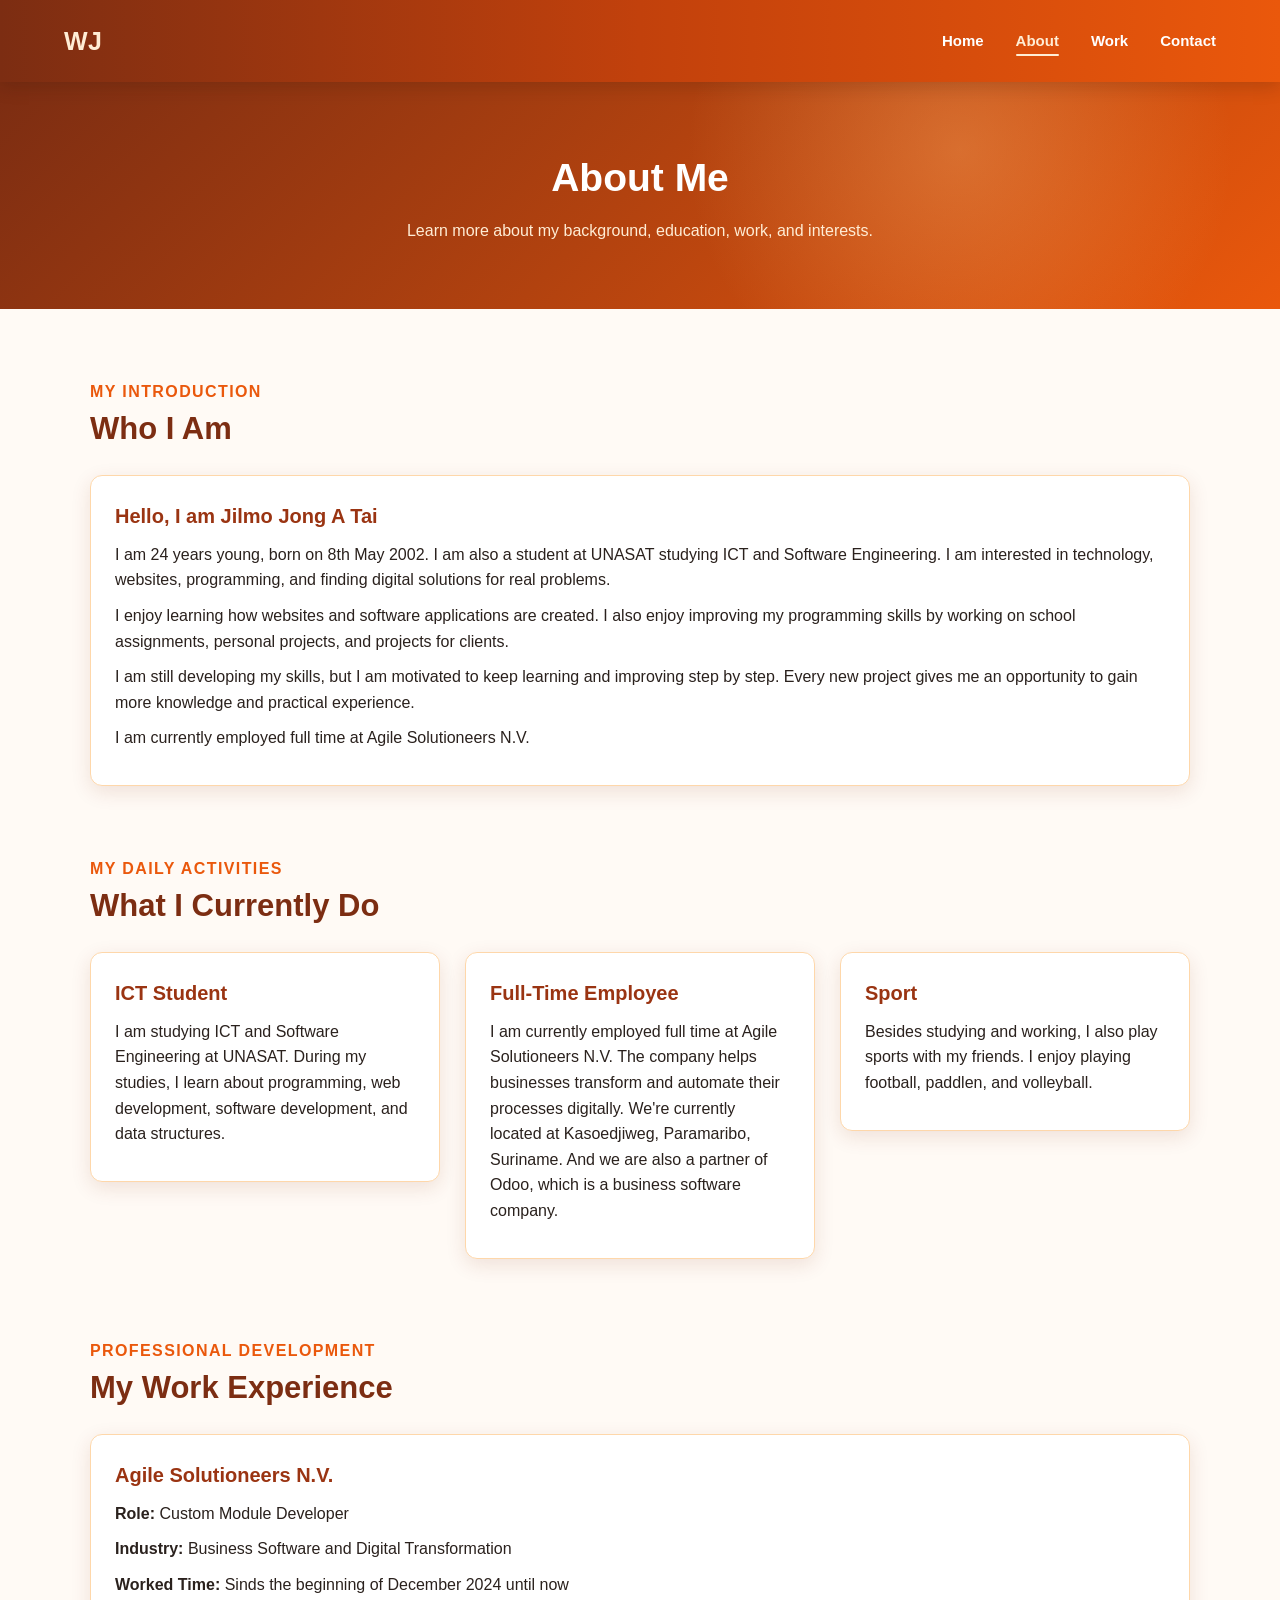
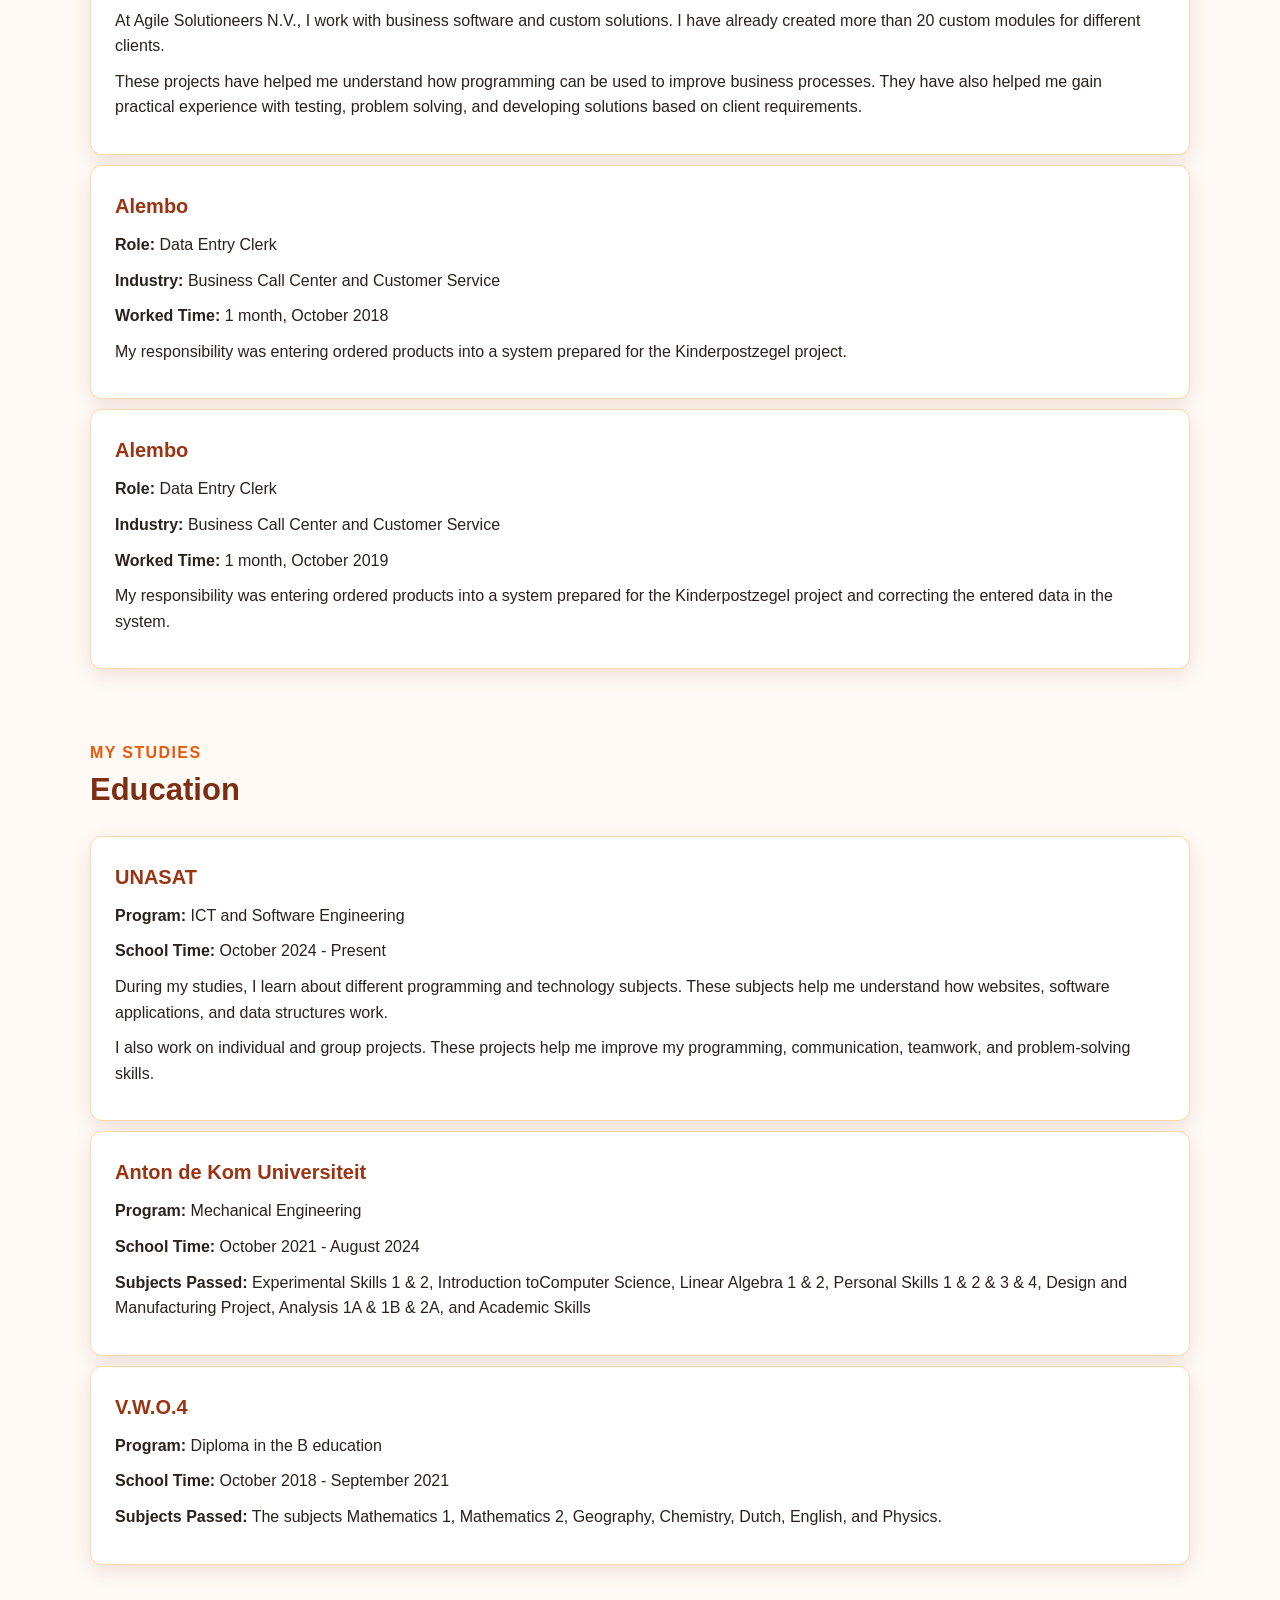
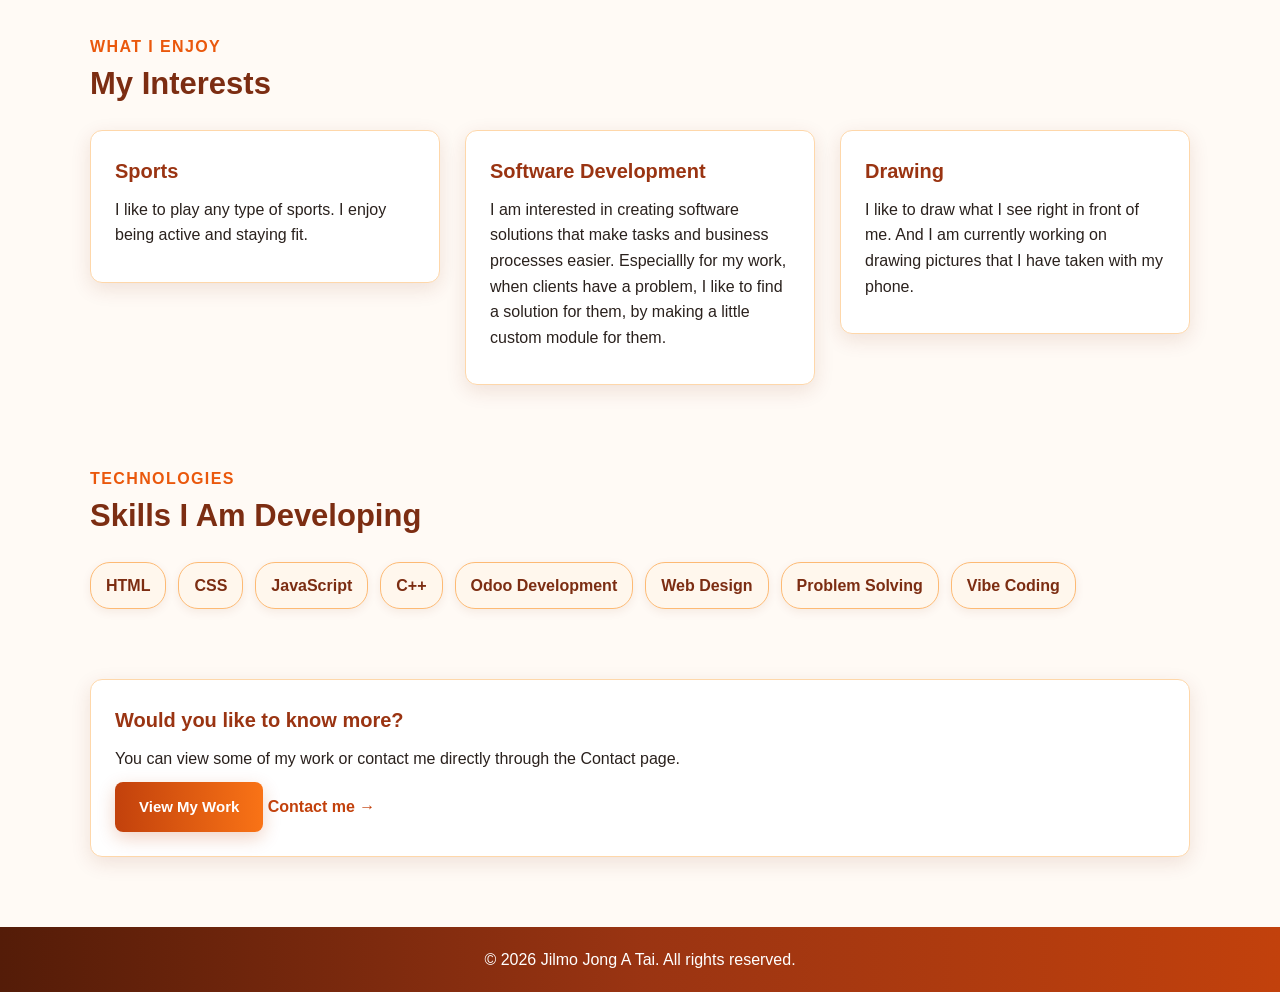
==== about.html @ c5c6ea4e "Portfoilio toegevoegd" ====
<!DOCTYPE html>
<html lang="en">
<head>
  <meta charset="UTF-8">

  <!-- Makes the website responsive on phones and tablets -->
  <meta name="viewport" content="width=device-width, initial-scale=1.0">

  <title>My Portfolio | About</title>

  <!-- Main CSS file -->
  <link rel="stylesheet" href="css/style.css">
</head>
<body>

  <!-- ============================= -->
  <!-- Header and navigation section -->
  <!-- ============================= -->
  <header>
    <nav class="navbar">

      <!-- Portfolio logo -->
      <h2 class="logo">
        <span>WJ</span>
      </h2>

      <!-- Mobile menu button -->
      <button
        class="menu-btn"
        onclick="toggleMenu()"
        aria-label="Open navigation menu"
      >
        ☰
      </button>

      <!-- Navigation links -->
      <ul id="navLinks">
        <li>
          <a href="index.html">Home</a>
        </li>

        <li>
          <a href="about.html" class="active">About</a>
        </li>

        <li>
          <a href="work.html">Work</a>
        </li>

        <li>
          <a href="contact.html">Contact</a>
        </li>
      </ul>

    </nav>
  </header>

  <main>

    <!-- ================== -->
    <!-- About page heading -->
    <!-- ================== -->
    <section class="page-title">
      <h1>About Me</h1>

      <p>
        Learn more about my background, education, work, and interests.
      </p>
    </section>

    <!-- ================= -->
    <!-- Who I am section -->
    <!-- ================= -->
    <section class="section">

      <div class="section-heading">
        <p class="section-small-title">My Introduction</p>
        <h2>Who I Am</h2>
      </div>

      <div class="card">
        <h3>Hello, I am Jilmo Jong A Tai</h3>

        <p>
          I am 24 years young, born on 8th May 2002. I am also a student at UNASAT studying ICT and Software Engineering.
          I am interested in technology, websites, programming, and finding
          digital solutions for real problems.
        </p>

        <p>
          I enjoy learning how websites and software applications are created.
          I also enjoy improving my programming skills by working on school
          assignments, personal projects, and projects for clients.
        </p>

        <p>
          I am still developing my skills, but I am motivated to keep learning
          and improving step by step. Every new project gives me an opportunity
          to gain more knowledge and practical experience.
        </p>

        <p>
          I am currently employed full time at Agile Solutioneers N.V.
        </p>
      </div>

    </section>

    <!-- ========================== -->
    <!-- What I currently do section -->
    <!-- ========================== -->
    <section class="section">

      <div class="section-heading">
        <p class="section-small-title">My Daily Activities</p>
        <h2>What I Currently Do</h2>
      </div>

      <div class="grid">

        <!-- Student card -->
        <div class="card">
          <h3>ICT Student</h3>

          <p>
            I am studying ICT and Software Engineering at UNASAT. During
            my studies, I learn about programming, web development,
            software development, and data structures.
          </p>
        </div>

        <!-- Work card -->
        <div class="card">
          <h3>Full-Time Employee</h3>

          <p>
            I am currently employed full time at Agile Solutioneers N.V.
            The company helps businesses transform and automate their
            processes digitally. We're currently located at Kasoedjiweg, Paramaribo, Suriname.
            And we are also a partner of Odoo, which is a business software company.
          </p>
        </div>

        <!-- Business card -->
        <div class="card">
          <h3>Sport</h3>

          <p>
            Besides studying and working, I also play sports with my friends.
            I enjoy playing football, paddlen, and volleyball.
          </p>
        </div>

      </div>

    </section>

    <!-- ====================== -->
    <!-- Work experience section -->
    <!-- ====================== -->
    <section class="section">

      <div class="section-heading">
        <p class="section-small-title">Professional Development</p>
        <h2>My Work Experience</h2>
      </div>

      <div class="card">
        <h3>Agile Solutioneers N.V.</h3>

        <p>
          <strong>Role:</strong>
          Custom Module Developer
        </p>

        <p>
          <strong>Industry:</strong>
          Business Software and Digital Transformation
        </p>

        <p>
          <strong>Worked Time:</strong>
          Sinds the beginning of December 2024 until now
        </p>

        <p>
          At Agile Solutioneers N.V., I work with business software and
          custom solutions. I have already created more than 20 custom
          modules for different clients.
        </p>

        <p>
          These projects have helped me understand how programming can be
          used to improve business processes. They have also helped me gain
          practical experience with testing, problem solving, and developing
          solutions based on client requirements.
        </p>
      </div>

      <div class="card">
        <h3>Alembo</h3>

        <p>
          <strong>Role:</strong>
          Data Entry Clerk
        </p>

        <p>
          <strong>Industry:</strong>
          Business Call Center and Customer Service
        </p>

        <p>
          <strong>Worked Time:</strong>
          1 month, October 2018
        </p>

        <p>
          My responsibility was entering ordered products into a system 
          prepared for the Kinderpostzegel project.
        </p>
      </div>

      <div class="card">
        <h3>Alembo</h3>

        <p>
          <strong>Role:</strong>
          Data Entry Clerk
        </p>

        <p>
          <strong>Industry:</strong>
          Business Call Center and Customer Service
        </p>

        <p>
          <strong>Worked Time:</strong>
          1 month, October 2019
        </p>

        <p>
          My responsibility was entering ordered products into a system 
          prepared for the Kinderpostzegel project and correcting the entered 
          data in the system.
        </p>
      </div>

    </section>

    <!-- ================= -->
    <!-- Education section -->
    <!-- ================= -->
    <section class="section">

      <div class="section-heading">
        <p class="section-small-title">My Studies</p>
        <h2>Education</h2>
      </div>

      <div class="card">
        <h3>UNASAT</h3>

        <p>
          <strong>Program:</strong>
          ICT and Software Engineering
        </p>

        <p>
          <strong>School Time:</strong>
          October 2024 - Present
        </p>

        <p>
          During my studies, I learn about different programming and
          technology subjects. These subjects help me understand how
          websites, software applications, and data structures work.
        </p>

        <p>
          I also work on individual and group projects. These projects
          help me improve my programming, communication, teamwork, and
          problem-solving skills.
        </p>
      </div>

      <div class="card">
        <h3>Anton de Kom Universiteit</h3>

        <p>
          <strong>Program:</strong>
          Mechanical Engineering
        </p>

        <p>
          <strong>School Time:</strong>
          October 2021 - August 2024
        </p>

        <p>
          <strong>Subjects Passed:</strong>
          Experimental Skills 1 & 2, Introduction toComputer Science, Linear 
          Algebra 1 & 2, Personal Skills 1 & 2 & 3 & 4, Design and Manufacturing
          Project, Analysis 1A & 1B & 2A,
          and Academic Skills
        </p>
      </div>

      <div class="card">
        <h3>V.W.O.4</h3>

        <p>
          <strong>Program:</strong>
          Diploma in the B education
        </p>

        <p>
          <strong>School Time:</strong>
          October 2018 - September 2021
        </p>

        <p>
          <strong>Subjects Passed:</strong>
          The subjects Mathematics 1, Mathematics 2, Geography, Chemistry, Dutch, 
          English, and Physics.
        </p>
      </div>

    </section>

    <!-- ================= -->
    <!-- Interests section -->
    <!-- ================= -->
    <section class="section">

      <div class="section-heading">
        <p class="section-small-title">What I Enjoy</p>
        <h2>My Interests</h2>
      </div>

      <div class="grid">

        <div class="card">
          <h3>Sports</h3>

          <p>
            I like to play any type of sports. I enjoy being active and staying fit.
          </p>
        </div>

        <div class="card">
          <h3>Software Development</h3>

          <p>
            I am interested in creating software solutions that make
            tasks and business processes easier. Especiallly for my work, when clients
            have a problem, I like to find a solution for them, by making a little custom
            module for them. 
          </p>
        </div>

        <div class="card">
          <h3>Drawing</h3>

          <p>
            I like to draw what I see right in front of me. And I am currently working
            on drawing pictures that I have taken with my phone.
          </p>
        </div>

      </div>

    </section>

    <!-- ============== -->
    <!-- Skills section -->
    <!-- ============== -->
    <section class="section">

      <div class="section-heading">
        <p class="section-small-title">Technologies</p>
        <h2>Skills I Am Developing</h2>
      </div>

      <div class="skills">
        <span>HTML</span>
        <span>CSS</span>
        <span>JavaScript</span>
        <span>C++</span>
        <span>Odoo Development</span>
        <span>Web Design</span>
        <span>Problem Solving</span>
        <span>Vibe Coding</span>
      </div>

    </section>

    <!-- ======================= -->
    <!-- Contact button section -->
    <!-- ======================= -->
    <section class="section">

      <div class="card">
        <h3>Would you like to know more?</h3>

        <p>
          You can view some of my work or contact me directly through
          the Contact page.
        </p>

        <a href="work.html" class="btn">View My Work</a>

        <a href="contact.html" class="small-link">
          Contact me →
        </a>
      </div>

    </section>

  </main>

  <!-- ============== -->
  <!-- Footer section -->
  <!-- ============== -->
  <footer>
    <p>&copy; 2026 Jilmo Jong A Tai. All rights reserved.</p>
  </footer>

  <!-- Main JavaScript file -->
  <script src="js/script.js"></script>

</body>
</html>
---- css/style.css ----
/* ============================================== */
/* GENERAL STYLES USED BY EVERY HTML PAGE         */
/* ============================================== */

/* Removes the default spacing added by the browser */
* {
  margin: 0;
  padding: 0;
  box-sizing: border-box;
}

/* Makes links to sections scroll smoothly */
html {
  scroll-behavior: smooth;
}

/* General design of the website */
body {
  min-height: 100vh;
  display: flex;
  flex-direction: column;
  font-family: Arial, Helvetica, sans-serif;
  background-color: #fffaf5;
  color: #2a211d;
  line-height: 1.6;
  overflow-x: hidden;
}

/*
  Makes the main content fill the available space.
  This keeps the footer at the bottom of short pages.
*/
main {
  flex: 1;
}

/* Makes all images responsive */
img {
  max-width: 100%;
}

/* ============================================== */
/* HEADER AND NAVIGATION FOR EVERY HTML PAGE      */
/* ============================================== */

header {
  position: relative;
  z-index: 1000;
  background: linear-gradient(90deg, #7c2d12, #c2410c, #ea580c);
  color: white;
  box-shadow: 0 4px 18px rgba(43, 20, 10, 0.20);
}

/* Centers the navigation and gives it a maximum width */
.navbar {
  width: 90%;
  max-width: 1180px;
  min-height: 82px;
  margin: auto;
  display: flex;
  justify-content: space-between;
  align-items: center;
  gap: 25px;
}

/* Portfolio logo */
.logo {
  color: white;
  font-size: 25px;
  letter-spacing: 0.5px;
  white-space: nowrap;
}

/* Orange-white brackets inside the logo */
.logo span {
  color: #ffedd5;
}

/* Profile image used in the old navigation on other pages */
.profile-image-box {
  width: 62px;
  height: 62px;
  padding: 3px;
  border-radius: 50%;
  background: linear-gradient(135deg, #fff7ed, #fdba74, #9a3412);
  box-shadow: 0 4px 14px rgba(0, 0, 0, 0.28);
  overflow: hidden;
  flex-shrink: 0;
}

/* Image inside the navigation profile box */
.profile-image-box img {
  width: 100%;
  height: 100%;
  display: block;
  object-fit: cover;
  object-position: center;
  border-radius: 50%;
}

/* Navigation list */
.navbar ul {
  list-style: none;
  display: flex;
  align-items: center;
  gap: 32px;
  margin-left: auto;
}

/* Navigation links */
.navbar a {
  position: relative;
  color: white;
  font-size: 15px;
  font-weight: bold;
  text-decoration: none;
  padding: 9px 0;
  transition: color 0.3s ease;
}

/* Small line under navigation links */
.navbar a::after {
  content: "";
  position: absolute;
  left: 0;
  bottom: 2px;
  width: 0;
  height: 2px;
  border-radius: 5px;
  background-color: #ffedd5;
  transition: width 0.3s ease;
}

/* Navigation hover and active page */
.navbar a:hover,
.navbar a.active {
  color: #ffedd5;
}

/* Shows the line under the hovered or active link */
.navbar a:hover::after,
.navbar a.active::after {
  width: 100%;
}

/* Mobile navigation button */
.menu-btn {
  display: none;
  background: none;
  color: white;
  border: none;
  font-size: 29px;
  cursor: pointer;
}

/* ============================================== */
/* BUTTONS USED THROUGHOUT THE WEBSITE            */
/* ============================================== */

.btn {
  display: inline-block;
  padding: 13px 24px;
  border: none;
  border-radius: 8px;
  background: linear-gradient(90deg, #c2410c, #f97316);
  color: white;
  font-size: 15px;
  font-weight: bold;
  text-decoration: none;
  cursor: pointer;
  box-shadow: 0 6px 18px rgba(194, 65, 12, 0.24);
  transition:
    transform 0.3s ease,
    box-shadow 0.3s ease,
    background-color 0.3s ease;
}

/* Button hover effect */
.btn:hover {
  transform: translateY(-3px);
  box-shadow: 0 10px 24px rgba(194, 65, 12, 0.32);
}

/* ============================================== */
/* INDEX.HTML - MAIN HERO SECTION                 */
/* ============================================== */

.hero {
  position: relative;
  min-height: 620px;
  display: flex;
  align-items: center;
  background:
    radial-gradient(
      circle at 15% 30%,
      rgba(249, 115, 22, 0.20),
      transparent 30%
    ),
    linear-gradient(135deg, #1b100b, #2d160d);
  overflow: hidden;
}

/* Creates the diagonal light-colored area */
.hero::after {
  content: "";
  position: absolute;
  top: 0;
  right: 0;
  width: 53%;
  height: 100%;
  background:
    radial-gradient(
      circle at 60% 40%,
      rgba(251, 146, 60, 0.20),
      transparent 42%
    ),
    linear-gradient(135deg, #fffaf5, #ffedd5);
  clip-path: polygon(30% 0, 100% 0, 100% 100%, 0 100%);
}

/* Orange line along the diagonal shape */
.hero::before {
  content: "";
  position: absolute;
  z-index: 2;
  top: -10%;
  left: 51%;
  width: 3px;
  height: 125%;
  background: linear-gradient(
    to bottom,
    transparent,
    #f97316,
    #fdba74,
    transparent
  );
  transform: rotate(28deg);
  transform-origin: top;
  opacity: 0.85;
}

/* Keeps the hero content centered */
.hero-content {
  position: relative;
  z-index: 3;
  width: 90%;
  max-width: 1180px;
  min-height: 620px;
  margin: auto;
  display: grid;
  grid-template-columns: 1.1fr 0.9fr;
  align-items: center;
  gap: 60px;
  padding: 70px 0 90px;
}

/* Left side of the hero */
.hero-text {
  max-width: 650px;
  color: white;
  animation: moveUp 0.8s ease;
}

/* Small title above the main heading */
.hero-small-title {
  display: inline-block;
  margin-bottom: 18px;
  padding: 7px 13px;
  border: 1px solid rgba(253, 186, 116, 0.50);
  border-radius: 20px;
  background-color: rgba(249, 115, 22, 0.13);
  color: #fdba74;
  font-size: 13px;
  font-weight: bold;
  letter-spacing: 1.2px;
  text-transform: uppercase;
}

/* Main hero heading */
.hero h1 {
  margin-bottom: 22px;
  font-size: 52px;
  line-height: 1.12;
}

/* Places the name on a new line */
.hero h1 span {
  display: block;
  color: #fb923c;
}

/* Hero introduction text */
.hero-description {
  max-width: 600px;
  margin-bottom: 30px;
  color: #f4e8e1;
  font-size: 18px;
}

/* Holds the two hero buttons */
.hero-buttons {
  display: flex;
  flex-wrap: wrap;
  gap: 15px;
  margin-bottom: 32px;
}

/* Main orange hero button */
.hero-main-btn {
  background: linear-gradient(90deg, #c2410c, #f97316);
  color: white;
}

/* Second hero button */
.hero-second-btn {
  background: transparent;
  color: white;
  border: 1px solid rgba(255, 255, 255, 0.55);
  box-shadow: none;
}

/* Hover effect for the second hero button */
.hero-second-btn:hover {
  background-color: white;
  color: #9a3412;
}

/* Small skill labels under the hero buttons */
.hero-skills {
  display: flex;
  flex-wrap: wrap;
  gap: 10px;
}

/* Individual skill label */
.hero-skills span {
  padding: 7px 12px;
  border-radius: 6px;
  background-color: rgba(255, 255, 255, 0.09);
  color: #ffedd5;
  border: 1px solid rgba(255, 255, 255, 0.13);
  font-size: 13px;
  font-weight: bold;
  transition:
    background-color 0.3s ease,
    transform 0.3s ease;
}

/* Skill label hover effect */
.hero-skills span:hover {
  background-color: rgba(249, 115, 22, 0.30);
  transform: translateY(-2px);
}

/* ============================================== */
/* INDEX.HTML - HERO PROFILE IMAGE                */
/* ============================================== */

.hero-image-area {
  position: relative;
  min-height: 440px;
  display: flex;
  justify-content: center;
  align-items: center;
  animation: fadeIn 1s ease;
}

/* Large orange shape behind the profile picture */
.hero-image-area::before {
  content: "";
  position: absolute;
  width: 385px;
  height: 385px;
  border-radius: 48% 52% 60% 40% / 45% 44% 56% 55%;
  background: linear-gradient(135deg, #ea580c, #fb923c);
  box-shadow: 0 24px 60px rgba(124, 45, 18, 0.28);
  transform: rotate(-8deg);
}

/* Main profile image container */
.hero-image-box {
  position: relative;
  z-index: 3;
  width: 330px;
  height: 390px;
  padding: 8px;
  border-radius: 45% 45% 35px 35px;
  background-color: white;
  box-shadow: 0 22px 55px rgba(72, 31, 10, 0.28);
  overflow: hidden;
}

/* Main profile image */
.hero-image-box img {
  width: 100%;
  height: 100%;
  display: block;
  border-radius: 44% 44% 28px 28px;
  object-fit: cover;
  object-position: center 25%;
}

/* General style for the decoration circles */
.decoration-circle {
  position: absolute;
  z-index: 1;
  border-radius: 50%;
  border: 2px solid rgba(194, 65, 12, 0.22);
}

/* First decoration circle */
.circle-one {
  top: 18px;
  right: 20px;
  width: 95px;
  height: 95px;
}

/* Second decoration circle */
.circle-two {
  left: 15px;
  bottom: 52px;
  width: 58px;
  height: 58px;
  background-color: rgba(249, 115, 22, 0.15);
}

/* Third decoration circle */
.circle-three {
  top: 90px;
  left: 28px;
  width: 22px;
  height: 22px;
  background-color: #f97316;
  border: none;
}

/* Small information card next to the image */
.hero-info-card {
  position: absolute;
  z-index: 5;
  right: -15px;
  bottom: 22px;
  display: flex;
  align-items: center;
  gap: 11px;
  width: 230px;
  padding: 14px 16px;
  border: 1px solid #fed7aa;
  border-radius: 10px;
  background-color: rgba(255, 255, 255, 0.96);
  color: #431b0b;
  box-shadow: 0 12px 30px rgba(67, 27, 11, 0.16);
}

/* Green status circle */
.status-dot {
  width: 11px;
  height: 11px;
  border-radius: 50%;
  background-color: #22c55e;
  box-shadow: 0 0 0 5px rgba(34, 197, 94, 0.14);
  flex-shrink: 0;
}

/* Small text in the information card */
.hero-info-card p {
  margin-top: 1px;
  color: #7c5a49;
  font-size: 12px;
}

/* Scroll-down link at the bottom of the hero */
.scroll-down {
  position: absolute;
  z-index: 6;
  left: 50%;
  bottom: 19px;
  display: flex;
  flex-direction: column;
  align-items: center;
  color: #9a3412;
  font-size: 11px;
  font-weight: bold;
  letter-spacing: 1px;
  text-decoration: none;
  text-transform: uppercase;
  transform: translateX(-50%);
}

/* Arrow inside the scroll-down link */
.scroll-arrow {
  margin-top: 2px;
  font-size: 22px;
  animation: arrowMove 1.5s infinite;
}

/* ============================================== */
/* SHARED CONTENT SECTIONS FOR ALL HTML PAGES     */
/* ============================================== */

.section {
  width: 90%;
  max-width: 1100px;
  margin: 70px auto;
}

/* General section heading */
.section-heading {
  margin-bottom: 28px;
}

/* Small orange title above section headings */
.section-small-title {
  margin-bottom: 5px;
  color: #ea580c;
  font-size: 13px;
  font-weight: bold;
  letter-spacing: 1.4px;
  text-transform: uppercase;
}

/* General heading used inside a section */
.section h2 {
  margin-bottom: 18px;
  color: #7c2d12;
  font-size: 31px;
  line-height: 1.2;
}

/* General paragraph used inside a section */
.section p {
  font-size: 16px;
}

/* Adds spacing between paragraphs on content pages */
.section > p + p {
  margin-top: 16px;
}

/* General white card used on the About and Work pages */
.card {
  margin-bottom: 10px;
  padding: 24px;
  border: 1px solid #fed7aa;
  border-radius: 12px;
  background-color: white;
  box-shadow: 0 6px 20px rgba(124, 45, 18, 0.12);
  transition:
    transform 0.3s ease,
    box-shadow 0.3s ease;
}

/* General card hover effect */
.card:hover {
  transform: translateY(-5px);
  box-shadow: 0 12px 30px rgba(124, 45, 18, 0.18);
}

/* General card heading */
.card h3 {
  margin-bottom: 10px;
  color: #9a3412;
  font-size: 20px;
}

/* General paragraph spacing inside cards */
.card p {
  margin-bottom: 10px;
}

/* General orange text link */
.small-link {
  color: #c2410c;
  font-weight: bold;
  text-decoration: none;
  transition: color 0.3s ease;
}

/* Orange text link hover effect */
.small-link:hover {
  color: #7c2d12;
  text-decoration: underline;
}

/* ============================================== */
/* INDEX.HTML - CURRENT ROLE SECTION              */
/* ============================================== */

.home-introduction {
  padding-top: 5px;
}

/* Large current-role card */
.current-role-card {
  position: relative;
  display: grid;
  grid-template-columns: 110px 1fr;
  gap: 28px;
  padding: 38px;
  border: 1px solid #fed7aa;
  border-radius: 18px;
  background:
    linear-gradient(
      135deg,
      rgba(255, 247, 237, 0.95),
      rgba(255, 255, 255, 0.98)
    );
  box-shadow: 0 12px 35px rgba(124, 45, 18, 0.11);
  overflow: hidden;
}

/* Decorative color at the top of the role card */
.current-role-card::before {
  content: "";
  position: absolute;
  top: 0;
  left: 0;
  width: 100%;
  height: 5px;
  background: linear-gradient(90deg, #9a3412, #f97316, #fdba74);
}

/* Large number inside the role card */
.role-number {
  color: #fdba74;
  font-size: 63px;
  font-weight: bold;
  line-height: 1;
}

/* Current-role heading */
.role-content h3 {
  margin-bottom: 12px;
  color: #7c2d12;
  font-size: 24px;
}

/* Current-role paragraphs */
.role-content p {
  margin-bottom: 14px;
  color: #5c463b;
}

/* ============================================== */
/* INDEX.HTML - RECENT EXPERIENCE SECTION         */
/* ============================================== */

.experience-card {
  display: grid;
  grid-template-columns: 105px 1fr;
  align-items: center;
  gap: 30px;
  padding: 38px;
  border-radius: 18px;
  background: linear-gradient(135deg, #34170c, #7c2d12);
  color: white;
  box-shadow: 0 16px 38px rgba(68, 26, 9, 0.20);
}

/* Code symbol inside the experience card */
.experience-icon {
  width: 90px;
  height: 90px;
  display: flex;
  justify-content: center;
  align-items: center;
  border: 1px solid rgba(255, 255, 255, 0.15);
  border-radius: 20px;
  background: linear-gradient(135deg, #ea580c, #fb923c);
  color: white;
  font-size: 25px;
  font-weight: bold;
  box-shadow: 0 10px 28px rgba(20, 8, 3, 0.24);
}

/* Company name */
.experience-company {
  margin-bottom: 4px;
  color: #fdba74;
  font-size: 13px;
  font-weight: bold;
  letter-spacing: 1.2px;
  text-transform: uppercase;
}

/* Experience heading */
.experience-content h3 {
  margin-bottom: 10px;
  font-size: 24px;
}

/* Experience paragraph */
.experience-content > p:last-of-type {
  color: #f5e8e1;
}

/* Holds the small experience labels */
.experience-details {
  display: flex;
  flex-wrap: wrap;
  gap: 10px;
  margin-top: 20px;
}

/* Individual experience label */
.experience-details span {
  padding: 7px 11px;
  border: 1px solid rgba(255, 255, 255, 0.13);
  border-radius: 20px;
  background-color: rgba(255, 255, 255, 0.08);
  color: #ffedd5;
  font-size: 12px;
  font-weight: bold;
}

/* ============================================== */
/* INDEX.HTML - RECENT PROJECTS SECTION           */
/* ============================================== */

/* Places the Recent Projects title and link next to each other */
.project-heading {
  display: flex;
  justify-content: space-between;
  align-items: end;
  gap: 20px;
}

/* View all projects link */
.view-all-link {
  margin-bottom: 18px;
  color: #c2410c;
  font-weight: bold;
  text-decoration: none;
}

/* View all projects link hover effect */
.view-all-link:hover {
  color: #7c2d12;
  text-decoration: underline;
}

/* Holds both project rows */
.home-project-list {
  display: flex;
  flex-direction: column;
  gap: 32px;
}

/* One complete project row */
.home-project-row {
  display: grid;
  grid-template-columns: 1fr 1fr;
  min-height: 350px;
  border: 1px solid #fed7aa;
  border-radius: 18px;
  background-color: white;
  box-shadow: 0 10px 28px rgba(124, 45, 18, 0.12);
  overflow: hidden;
  transition:
    transform 0.3s ease,
    box-shadow 0.3s ease;
}

/* Moves the project slightly upward when the mouse is over it */
.home-project-row:hover {
  transform: translateY(-6px);
  box-shadow: 0 17px 38px rgba(124, 45, 18, 0.18);
}

/* Text area inside a project */
.project-content {
  position: relative;
  padding: 38px;
}

/* Orange line on the side of the project text */
.project-content::before {
  content: "";
  position: absolute;
  top: 38px;
  left: 0;
  width: 5px;
  height: 75px;
  border-radius: 0 5px 5px 0;
  background: linear-gradient(to bottom, #c2410c, #fb923c);
}

/* Top area containing the number and project type */
.project-top {
  display: flex;
  justify-content: space-between;
  align-items: center;
  gap: 15px;
  margin-bottom: 20px;
}

/* Large project number */
.project-number {
  color: #fdba74;
  font-size: 30px;
  font-weight: bold;
}

/* Small project type label */
.project-type {
  padding: 6px 11px;
  border-radius: 15px;
  background-color: #fff7ed;
  color: #c2410c;
  font-size: 12px;
  font-weight: bold;
}

/* Project heading */
.project-content h3 {
  margin-bottom: 14px;
  color: #7c2d12;
  font-size: 24px;
}

/* Project paragraphs */
.project-content p {
  margin-bottom: 13px;
  color: #604a3f;
}

/* Holds the small project technology labels */
.project-tags {
  display: flex;
  flex-wrap: wrap;
  gap: 8px;
  margin-top: 21px;
}

/* Individual project technology label */
.project-tags span {
  padding: 6px 10px;
  border: 1px solid #fdba74;
  border-radius: 5px;
  background-color: #fffaf5;
  color: #9a3412;
  font-size: 12px;
  font-weight: bold;
}

/* Project image container */
.project-image {
  min-height: 350px;
  background-color: #431b0b;
  overflow: hidden;
}

/* Image inside the project image container */
.project-image img {
  width: 100%;
  height: 100%;
  min-height: 350px;
  display: block;
  object-fit: cover;
  object-position: center;
  transition: transform 0.5s ease;
}

/* Slightly enlarges the image when the project is hovered */
.home-project-row:hover .project-image img {
  transform: scale(1.04);
}

/*
  Adjusts the position of the second image.
  This helps keep the people and project table visible.
*/
.second-project-image img {
  object-position: center 55%;
}

/* ============================================== */
/* TABLET DESIGN FOR RECENT PROJECTS              */
/* ============================================== */

@media screen and (max-width: 800px) {

  /* Changes every project to one column */
  .home-project-row {
    grid-template-columns: 1fr;
  }

  /*
    On smaller screens, the first project's image
    appears underneath its text.
  */
  .home-project-row:first-child .project-image {
    order: 2;
  }

  /*
    On smaller screens, the second project's image
    also appears underneath its text.
  */
  .home-project-row:nth-child(2) .project-image {
    order: 2;
  }

  .home-project-row:nth-child(2) .project-content {
    order: 1;
  }

  /* Makes the project images slightly shorter on tablets */
  .project-image,
  .project-image img {
    min-height: 320px;
  }
}

/* ============================================== */
/* MOBILE DESIGN FOR RECENT PROJECTS              */
/* ============================================== */

@media screen and (max-width: 650px) {

  /* Places the Recent Projects heading and link below each other */
  .project-heading {
    display: block;
  }

  /* Adds space around the View All link */
  .view-all-link {
    display: inline-block;
    margin-top: 2px;
  }

  /* Reduces the spacing inside project text on phones */
  .project-content {
    padding: 27px;
  }

  /* Adjusts the orange line on phones */
  .project-content::before {
    top: 28px;
    height: 65px;
  }

  /* Makes the project heading smaller on phones */
  .project-content h3 {
    font-size: 21px;
  }

  /* Makes the project images shorter on phones */
  .project-image,
  .project-image img {
    min-height: 260px;
  }
}

/* ============================================== */
/* INDEX.HTML - SKILLS SECTION                    */
/* ============================================== */

.skills-section {
  margin-top: 85px;
  background:
    radial-gradient(
      circle at 80% 30%,
      rgba(249, 115, 22, 0.23),
      transparent 28%
    ),
    linear-gradient(135deg, #261209, #7c2d12);
  color: white;
}

/* Content inside the skills section */
.skills-section-content {
  display: grid;
  grid-template-columns: 0.9fr 1.1fr;
  align-items: center;
  gap: 55px;
  margin-bottom: 0;
  padding: 70px 0;
}

/* Skills section heading */
.skills-section-content h2 {
  color: white;
}

/* Skills section paragraph */
.skills-text > p:last-child {
  color: #f6e9e1;
}

/* Makes the small section title lighter */
.light-title {
  color: #fdba74;
}

/* Skill list used on the homepage */
.skills-list {
  display: grid;
  grid-template-columns: repeat(2, 1fr);
  gap: 13px;
}

/* Individual homepage skill */
.skills-list span {
  padding: 15px 17px;
  border: 1px solid rgba(255, 255, 255, 0.13);
  border-radius: 9px;
  background-color: rgba(255, 255, 255, 0.08);
  color: white;
  font-weight: bold;
  transition:
    background-color 0.3s ease,
    transform 0.3s ease;
}

/* Homepage skill hover effect */
.skills-list span:hover {
  background-color: rgba(249, 115, 22, 0.35);
  transform: translateX(5px);
}

/* ============================================== */
/* ABOUT.HTML - PAGE TITLE AND CONTENT            */
/* ============================================== */

/* Large title used at the top of About, Work and Contact */
.page-title {
  padding: 65px 20px;
  background:
    radial-gradient(
      circle at 75% 30%,
      rgba(253, 186, 116, 0.32),
      transparent 28%
    ),
    linear-gradient(135deg, #7c2d12, #ea580c);
  color: white;
  text-align: center;
}

/* Page-title heading */
.page-title h1 {
  color: white;
  font-size: 39px;
}

/* Page-title paragraph */
.page-title p {
  margin-top: 9px;
  color: #ffedd5;
}

/* Skills section used on normal content pages */
.skills {
  display: flex;
  flex-wrap: wrap;
  gap: 12px;
}

/* Individual skill on normal content pages */
.skills span {
  padding: 10px 15px;
  border: 1px solid #fdba74;
  border-radius: 20px;
  background-color: #fff7ed;
  color: #7c2d12;
  font-weight: bold;
  box-shadow: 0 3px 10px rgba(124, 45, 18, 0.08);
}

/* ============================================== */
/* WORK.HTML - PROJECT GRID                       */
/* ============================================== */

/* Three-column grid used on the Work page */
.grid {
  display: grid;
  grid-template-columns: repeat(3, 1fr);
  align-items: start;
  gap: 25px;
}

/* ============================================== */
/* CONTACT.HTML - CENTERED CONTACT DETAILS        */
/* ============================================== */

/* Centers the Contact Details card */
.contact-section {
  display: flex;
  justify-content: center;
  align-items: center;
}

/* Contact Details card */
.contact-info {
  width: 100%;
  max-width: 600px;
  padding: 32px;
  border: 1px solid #fed7aa;
  border-radius: 12px;
  background-color: white;
  box-shadow: 0 6px 20px rgba(124, 45, 18, 0.12);
}

/* Contact information paragraph */
.contact-info p {
  margin-bottom: 10px;
}

/* Contact information links */
.contact-info a {
  color: #c2410c;
  text-decoration: none;
}

/* Contact information link hover effect */
.contact-info a:hover {
  color: #7c2d12;
  text-decoration: underline;
}

/* ============================================== */
/* FOOTER USED BY EVERY HTML PAGE                 */
/* ============================================== */

footer {
  padding: 20px;
  background: linear-gradient(90deg, #541c08, #9a3412, #c2410c);
  color: white;
  text-align: center;
}

/* ============================================== */
/* SIMPLE ANIMATIONS                              */
/* ============================================== */

/* Moves an element upward when the page opens */
@keyframes moveUp {
  from {
    opacity: 0;
    transform: translateY(25px);
  }

  to {
    opacity: 1;
    transform: translateY(0);
  }
}

/* Fades an element into view */
@keyframes fadeIn {
  from {
    opacity: 0;
  }

  to {
    opacity: 1;
  }
}

/* Moves the scroll arrow up and down */
@keyframes arrowMove {
  0%,
  100% {
    transform: translateY(0);
  }

  50% {
    transform: translateY(6px);
  }
}

/* ============================================== */
/* TABLET STYLES FOR EVERY HTML PAGE              */
/* ============================================== */

@media screen and (max-width: 900px) {

  /* Tablet navigation */
  .navbar {
    width: 92%;
  }

  .navbar ul {
    gap: 20px;
  }

  /* Tablet hero section */
  .hero {
    min-height: auto;
  }

  .hero::after {
    width: 48%;
  }

  .hero::before {
    display: none;
  }

  .hero-content {
    min-height: 590px;
    grid-template-columns: 1fr 0.8fr;
    gap: 25px;
  }

  .hero h1 {
    font-size: 42px;
  }

  .hero-description {
    font-size: 16px;
  }

  .hero-image-area {
    min-height: 390px;
  }

  .hero-image-area::before {
    width: 300px;
    height: 300px;
  }

  .hero-image-box {
    width: 255px;
    height: 330px;
  }

  .hero-info-card {
    right: -5px;
    width: 205px;
  }

  /* Tablet project layouts */
  .grid {
    grid-template-columns: repeat(2, 1fr);
  }

  /* Tablet skills section */
  .skills-section-content {
    grid-template-columns: 1fr;
    gap: 30px;
  }
}

/* ============================================== */
/* MOBILE STYLES FOR EVERY HTML PAGE              */
/* ============================================== */

@media screen and (max-width: 650px) {

  /* Mobile header and navigation */
  .navbar {
    width: 90%;
    min-height: 72px;
    flex-wrap: wrap;
    gap: 12px;
    padding: 10px 0;
  }

  .logo {
    font-size: 22px;
  }

  .profile-image-box {
    width: 54px;
    height: 54px;
  }

  .menu-btn {
    display: block;
    margin-left: auto;
  }

  .navbar ul {
    display: none;
    width: 100%;
    flex-direction: column;
    align-items: flex-start;
    gap: 7px;
    margin: 7px 0 8px;
    padding-top: 10px;
    border-top: 1px solid rgba(255, 255, 255, 0.20);
  }

  .navbar ul.show {
    display: flex;
  }

  .navbar ul li,
  .navbar a {
    width: 100%;
  }

  /* Mobile hero section */
  .hero {
    background:
      radial-gradient(
        circle at 20% 15%,
        rgba(249, 115, 22, 0.20),
        transparent 28%
      ),
      linear-gradient(135deg, #1b100b, #39190c);
  }

  /* Moves the diagonal shape below the introduction */
  .hero::after {
    top: auto;
    bottom: 0;
    width: 100%;
    height: 45%;
    clip-path: polygon(0 25%, 100% 0, 100% 100%, 0 100%);
  }

  .hero-content {
    width: 90%;
    min-height: auto;
    grid-template-columns: 1fr;
    gap: 28px;
    padding: 55px 0 90px;
  }

  .hero-text {
    text-align: center;
  }

  .hero-small-title {
    font-size: 11px;
  }

  .hero h1 {
    font-size: 37px;
  }

  .hero-description {
    font-size: 16px;
  }

  .hero-buttons,
  .hero-skills {
    justify-content: center;
  }

  .hero-image-area {
    min-height: 390px;
  }

  .hero-image-area::before {
    width: 290px;
    height: 290px;
  }

  .hero-image-box {
    width: 255px;
    height: 330px;
  }

  .hero-info-card {
    right: 0;
    bottom: 5px;
    width: 210px;
  }

  .circle-one {
    right: 5px;
  }

  .circle-two {
    left: 2px;
  }

  .scroll-down {
    display: none;
  }

  /* Mobile general content */
  .section {
    width: 90%;
    margin: 55px auto;
  }

  .section h2 {
    font-size: 27px;
  }

  /* Mobile current-role card */
  .current-role-card {
    grid-template-columns: 1fr;
    gap: 10px;
    padding: 28px;
  }

  .role-number {
    font-size: 45px;
  }

  /* Mobile experience card */
  .experience-card {
    grid-template-columns: 1fr;
    gap: 20px;
    padding: 28px;
  }

  .experience-icon {
    width: 72px;
    height: 72px;
    font-size: 21px;
  }

  /* Mobile project title */
  .project-heading {
    display: block;
  }

  .view-all-link {
    display: inline-block;
    margin-top: 2px;
  }

  /* Mobile skills */
  .skills-section-content {
    padding: 55px 0;
  }

  .skills-list {
    grid-template-columns: 1fr;
  }

  /* Mobile Work page grid */
  .grid {
    grid-template-columns: 1fr;
  }

  /* Mobile page titles */
  .page-title {
    padding: 50px 20px;
  }

  .page-title h1 {
    font-size: 32px;
  }

  /* Mobile Contact Details card */
  .contact-info {
    max-width: 100%;
    padding: 25px;
  }
}

/* ============================================== */
/* EXTRA SMALL PHONE STYLES                       */
/* ============================================== */

@media screen and (max-width: 390px) {

  .hero h1 {
    font-size: 32px;
  }

  .hero-buttons {
    flex-direction: column;
  }

  .hero-buttons .btn {
    width: 100%;
    text-align: center;
  }

  .hero-image-area::before {
    width: 245px;
    height: 245px;
  }

  .hero-image-box {
    width: 225px;
    height: 305px;
  }

  .hero-info-card {
    right: 50%;
    bottom: 0;
    transform: translateX(50%);
  }
}

/* ============================================== */
/* HIDDEN WIMJEFF EASTER EGG                      */
/* USED ON EVERY HTML PAGE                        */
/* ============================================== */

/*
  Hidden text field that appears where the user
  double-clicks or taps.
*/
.secret-word-input {
  position: fixed;
  z-index: 10000;
  width: 250px;
  padding: 13px 16px;
  border: 2px solid #f97316;
  border-radius: 10px;
  background-color: #fffaf5;
  color: #431b0b;
  font-family: Arial, Helvetica, sans-serif;
  font-size: 15px;
  box-shadow:
    0 10px 30px rgba(67, 27, 11, 0.28),
    0 0 0 5px rgba(249, 115, 22, 0.12);
  outline: none;
  transform: translate(-50%, -50%);
  animation: secretInputAppear 0.25s ease;
}

/* Placeholder color inside the hidden input */
.secret-word-input::placeholder {
  color: #9a6a55;
}

/* Focus effect for the hidden input */
.secret-word-input:focus {
  border-color: #c2410c;
  box-shadow:
    0 12px 35px rgba(67, 27, 11, 0.32),
    0 0 0 6px rgba(249, 115, 22, 0.17);
}

/*
  Error appearance used when the user presses
  Enter with an incorrect word.
*/
.secret-word-input.input-error {
  border-color: #dc2626;
  box-shadow:
    0 12px 35px rgba(67, 27, 11, 0.32),
    0 0 0 6px rgba(220, 38, 38, 0.15);
  animation: secretInputError 0.35s ease;
}

/*
  WimJeff text that travels around the screen.

  It stays visible until the user clicks directly
  on the text.
*/
.wimjeff-bouncer {
  position: fixed;
  z-index: 99999;
  top: 8%;
  left: 5%;
  padding: 17px 31px;
  border: 3px solid #ffedd5;
  border-radius: 50px;
  background: linear-gradient(
    135deg,
    #7c2d12,
    #ea580c,
    #fb923c
  );
  color: white;
  font-family: Arial, Helvetica, sans-serif;
  font-size: 45px;
  font-weight: bold;
  letter-spacing: 1.5px;
  white-space: nowrap;
  cursor: pointer;
  user-select: none;
  box-shadow:
    0 14px 40px rgba(67, 27, 11, 0.45),
    0 0 30px rgba(249, 115, 22, 0.45);
  animation: wimJeffBounce 8s linear infinite;
}

/* Makes WimJeff slightly brighter when hovered */
.wimjeff-bouncer:hover {
  border-color: white;
  box-shadow:
    0 16px 45px rgba(67, 27, 11, 0.50),
    0 0 38px rgba(249, 115, 22, 0.60);
}

/* Makes the hidden input appear smoothly */
@keyframes secretInputAppear {
  from {
    opacity: 0;
    transform: translate(-50%, -50%) scale(0.75);
  }

  to {
    opacity: 1;
    transform: translate(-50%, -50%) scale(1);
  }
}

/* Shakes the input when an incorrect word is entered */
@keyframes secretInputError {
  0% {
    transform: translate(-50%, -50%);
  }

  25% {
    transform: translate(calc(-50% - 7px), -50%);
  }

  50% {
    transform: translate(calc(-50% + 7px), -50%);
  }

  75% {
    transform: translate(calc(-50% - 4px), -50%);
  }

  100% {
    transform: translate(-50%, -50%);
  }
}

/*
  Controls the slower movement of the WimJeff text
  around the screen.
*/
@keyframes wimJeffBounce {
  0% {
    top: 7%;
    left: 4%;
    transform: rotate(-7deg) scale(1);
  }

  15% {
    top: 70%;
    left: 19%;
    transform: rotate(7deg) scale(1.06);
  }

  30% {
    top: 13%;
    left: 40%;
    transform: rotate(-6deg) scale(0.98);
  }

  45% {
    top: 66%;
    left: 67%;
    transform: rotate(7deg) scale(1.05);
  }

  60% {
    top: 10%;
    left: 76%;
    transform: rotate(-6deg) scale(1);
  }

  75% {
    top: 69%;
    left: 45%;
    transform: rotate(7deg) scale(1.06);
  }

  90% {
    top: 30%;
    left: 10%;
    transform: rotate(-5deg) scale(0.98);
  }

  100% {
    top: 7%;
    left: 4%;
    transform: rotate(-7deg) scale(1);
  }
}

/* ============================================== */
/* MOBILE DESIGN FOR THE WIMJEFF EASTER EGG       */
/* ============================================== */

@media screen and (max-width: 650px) {

  /* Makes the hidden input fit smaller screens */
  .secret-word-input {
    width: 230px;
    padding: 12px 14px;
    font-size: 14px;
  }

  /* Keeps WimJeff large but suitable for phones */
  .wimjeff-bouncer {
    padding: 13px 22px;
    font-size: 31px;
    animation-duration: 9s;
  }
}

/* ============================================== */
/* SCROLL FADE-IN ANIMATION                       */
/* USED ON EVERY PAGE                             */
/* ============================================== */

/*
  Sections with this class start invisible
  and slightly lower than their normal position.
*/
.scroll-reveal {
  opacity: 0;
  visibility: hidden;
  transform: translateY(45px);
  transition:
    opacity 0.9s ease,
    transform 0.9s ease,
    visibility 0.9s ease;
  will-change: opacity, transform;
}

/*
  JavaScript adds this class when the section
  enters the visible part of the screen.
*/
.scroll-reveal.reveal-visible {
  opacity: 1;
  visibility: visible;
  transform: translateY(0);
}

/*
  People who have disabled animations in their
  device settings will see the content immediately.
*/
@media (prefers-reduced-motion: reduce) {

  .scroll-reveal {
    opacity: 1;
    visibility: visible;
    transform: none;
    transition: none;
  }
}

/* ============================================== */
/* WORK.HTML - PROJECT MEDIA CAROUSEL             */
/* ============================================== */

/*
  Complete gallery section.

  The background glow helps the carousel blend
  naturally with the page instead of looking like
  a separate box.
*/
.project-gallery-section {
  position: relative;
  margin-top: 85px;
  padding-top: 25px;
  isolation: isolate;
}

/* Soft orange glow behind the carousel */
.project-gallery-section::before {
  content: "";
  position: absolute;
  z-index: -1;
  top: 20px;
  left: -45px;
  right: -45px;
  bottom: -25px;
  border-radius: 40px;
  background:
    radial-gradient(
      circle at 20% 25%,
      rgba(249, 115, 22, 0.13),
      transparent 35%
    ),
    radial-gradient(
      circle at 80% 75%,
      rgba(194, 65, 12, 0.10),
      transparent 37%
    );
  pointer-events: none;
}

/*
  Complete carousel container.

  It is transparent so it uses the existing
  background of the website.
*/
.media-carousel {
  width: 100%;
  background-color: transparent;
  outline: none;
}

/* Subtle keyboard focus effect */
.media-carousel:focus .carousel-viewport {
  box-shadow:
    0 18px 46px rgba(124, 45, 18, 0.20),
    0 0 0 4px rgba(249, 115, 22, 0.14);
}

/* Visible window of the carousel */
.carousel-viewport {
  position: relative;
  width: 100%;
  border: 1px solid rgba(253, 186, 116, 0.75);
  border-radius: 25px;
  background:
    radial-gradient(
      circle at 78% 25%,
      rgba(251, 146, 60, 0.28),
      transparent 35%
    ),
    linear-gradient(135deg, #2a140b, #702b12);
  box-shadow:
    0 18px 45px rgba(124, 45, 18, 0.18),
    0 5px 15px rgba(124, 45, 18, 0.08);
  overflow: hidden;
  transition:
    box-shadow 0.3s ease,
    transform 0.3s ease;
}

/* Smooth hover effect for the complete carousel */
.carousel-viewport:hover {
  transform: translateY(-3px);
  box-shadow:
    0 23px 52px rgba(124, 45, 18, 0.22),
    0 8px 20px rgba(124, 45, 18, 0.10);
}

/* Soft light effect inside the image area */
.carousel-viewport::after {
  content: "";
  position: absolute;
  z-index: 2;
  inset: 0;
  border-radius: 25px;
  background:
    linear-gradient(
      115deg,
      rgba(255, 255, 255, 0.06),
      transparent 28%,
      transparent 72%,
      rgba(253, 186, 116, 0.08)
    );
  pointer-events: none;
}

/* Holds all slides next to each other */
.carousel-track {
  display: flex;
  transition: transform 0.7s cubic-bezier(0.22, 0.61, 0.36, 1);
}

/* One carousel slide */
.carousel-slide {
  position: relative;
  min-width: 100%;
  height: 500px;
  margin: 0;
  padding: 22px 72px;
  display: flex;
  justify-content: center;
  align-items: center;
  background:
    radial-gradient(
      circle at center,
      rgba(251, 146, 60, 0.16),
      transparent 58%
    ),
    linear-gradient(135deg, #211008, #66260f);
  overflow: hidden;
}

/*
  Images and future videos use the same styling.

  The rounded corners and spacing prevent the media
  from looking pasted directly into the carousel.
*/
.carousel-slide img,
.carousel-slide video {
  width: 100%;
  height: 100%;
  display: block;
  border-radius: 17px;
  object-fit: contain;
  object-position: center;
  box-shadow: 0 14px 35px rgba(20, 8, 3, 0.30);
}

/* Project information at the bottom of each slide */
.carousel-slide figcaption {
  position: absolute;
  z-index: 4;
  left: 95px;
  bottom: 40px;
  display: flex;
  flex-direction: column;
  max-width: calc(100% - 190px);
  padding: 13px 19px;
  border: 1px solid rgba(255, 237, 213, 0.27);
  border-radius: 12px;
  background: linear-gradient(
    135deg,
    rgba(67, 27, 11, 0.93),
    rgba(124, 45, 18, 0.88)
  );
  color: white;
  box-shadow: 0 10px 28px rgba(20, 8, 3, 0.34);
  backdrop-filter: blur(8px);
}

/* Project name in the caption */
.carousel-slide figcaption strong {
  color: #fdba74;
  font-size: 17px;
}

/* Smaller caption description */
.carousel-slide figcaption span {
  color: #ffedd5;
  font-size: 13px;
}

/* Shared design for the left and right arrow buttons */
.carousel-button {
  position: absolute;
  z-index: 5;
  top: 50%;
  width: 48px;
  height: 48px;
  display: flex;
  justify-content: center;
  align-items: center;
  border: 1px solid rgba(255, 237, 213, 0.40);
  border-radius: 50%;
  background: linear-gradient(
    135deg,
    rgba(124, 45, 18, 0.92),
    rgba(234, 88, 12, 0.92)
  );
  color: white;
  font-size: 24px;
  cursor: pointer;
  box-shadow: 0 8px 22px rgba(20, 8, 3, 0.28);
  transform: translateY(-50%);
  transition:
    background-color 0.3s ease,
    transform 0.3s ease,
    box-shadow 0.3s ease;
}

/* Previous arrow position */
.carousel-previous {
  left: 18px;
}

/* Next arrow position */
.carousel-next {
  right: 18px;
}

/* Arrow hover effect */
.carousel-button:hover {
  background: linear-gradient(135deg, #ea580c, #fb923c);
  transform: translateY(-50%) scale(1.09);
  box-shadow:
    0 10px 25px rgba(20, 8, 3, 0.35),
    0 0 18px rgba(249, 115, 22, 0.28);
}

/*
  Navigation dot area.

  This is transparent so there is no separate
  white bar underneath the carousel.
*/
.carousel-dots {
  display: flex;
  justify-content: center;
  align-items: center;
  gap: 9px;
  padding: 20px 0 4px;
  background-color: transparent;
}

/* Individual navigation dot */
.carousel-dot {
  width: 10px;
  height: 10px;
  padding: 0;
  border: 1px solid #f97316;
  border-radius: 50%;
  background-color: #ffedd5;
  cursor: pointer;
  box-shadow: 0 3px 8px rgba(124, 45, 18, 0.12);
  transition:
    width 0.3s ease,
    border-radius 0.3s ease,
    background-color 0.3s ease,
    transform 0.3s ease;
}

/* Navigation dot hover effect */
.carousel-dot:hover {
  background-color: #fdba74;
  transform: scale(1.15);
}

/* Active navigation dot */
.carousel-dot.active {
  width: 31px;
  border-radius: 10px;
  background: linear-gradient(90deg, #c2410c, #f97316);
}

/* ============================================== */
/* TABLET DESIGN FOR THE MEDIA CAROUSEL           */
/* ============================================== */

@media screen and (max-width: 900px) {

  .carousel-slide {
    height: 420px;
    padding: 20px 62px;
  }

  .carousel-slide figcaption {
    left: 82px;
    bottom: 34px;
    max-width: calc(100% - 164px);
  }
}

/* ============================================== */
/* MOBILE DESIGN FOR THE MEDIA CAROUSEL           */
/* ============================================== */

@media screen and (max-width: 650px) {

  .project-gallery-section {
    margin-top: 60px;
    padding-top: 12px;
  }

  /* Makes the background glow fit phone screens */
  .project-gallery-section::before {
    left: -15px;
    right: -15px;
    border-radius: 25px;
  }

  /* Makes the carousel suitable for phone screens */
  .carousel-viewport {
    border-radius: 18px;
  }

  .carousel-viewport::after {
    border-radius: 18px;
  }

  .carousel-slide {
    height: 320px;
    padding: 15px 48px;
  }

  .carousel-slide img,
  .carousel-slide video {
    border-radius: 12px;
  }

  /* Makes the arrow buttons smaller */
  .carousel-button {
    width: 39px;
    height: 39px;
    font-size: 18px;
  }

  .carousel-previous {
    left: 7px;
  }

  .carousel-next {
    right: 7px;
  }

  /* Adjusts the project information on phones */
  .carousel-slide figcaption {
    left: 58px;
    bottom: 25px;
    max-width: calc(100% - 116px);
    padding: 9px 12px;
  }

  .carousel-slide figcaption strong {
    font-size: 14px;
  }

  .carousel-slide figcaption span {
    font-size: 11px;
  }

  .carousel-dots {
    padding-top: 16px;
  }
}
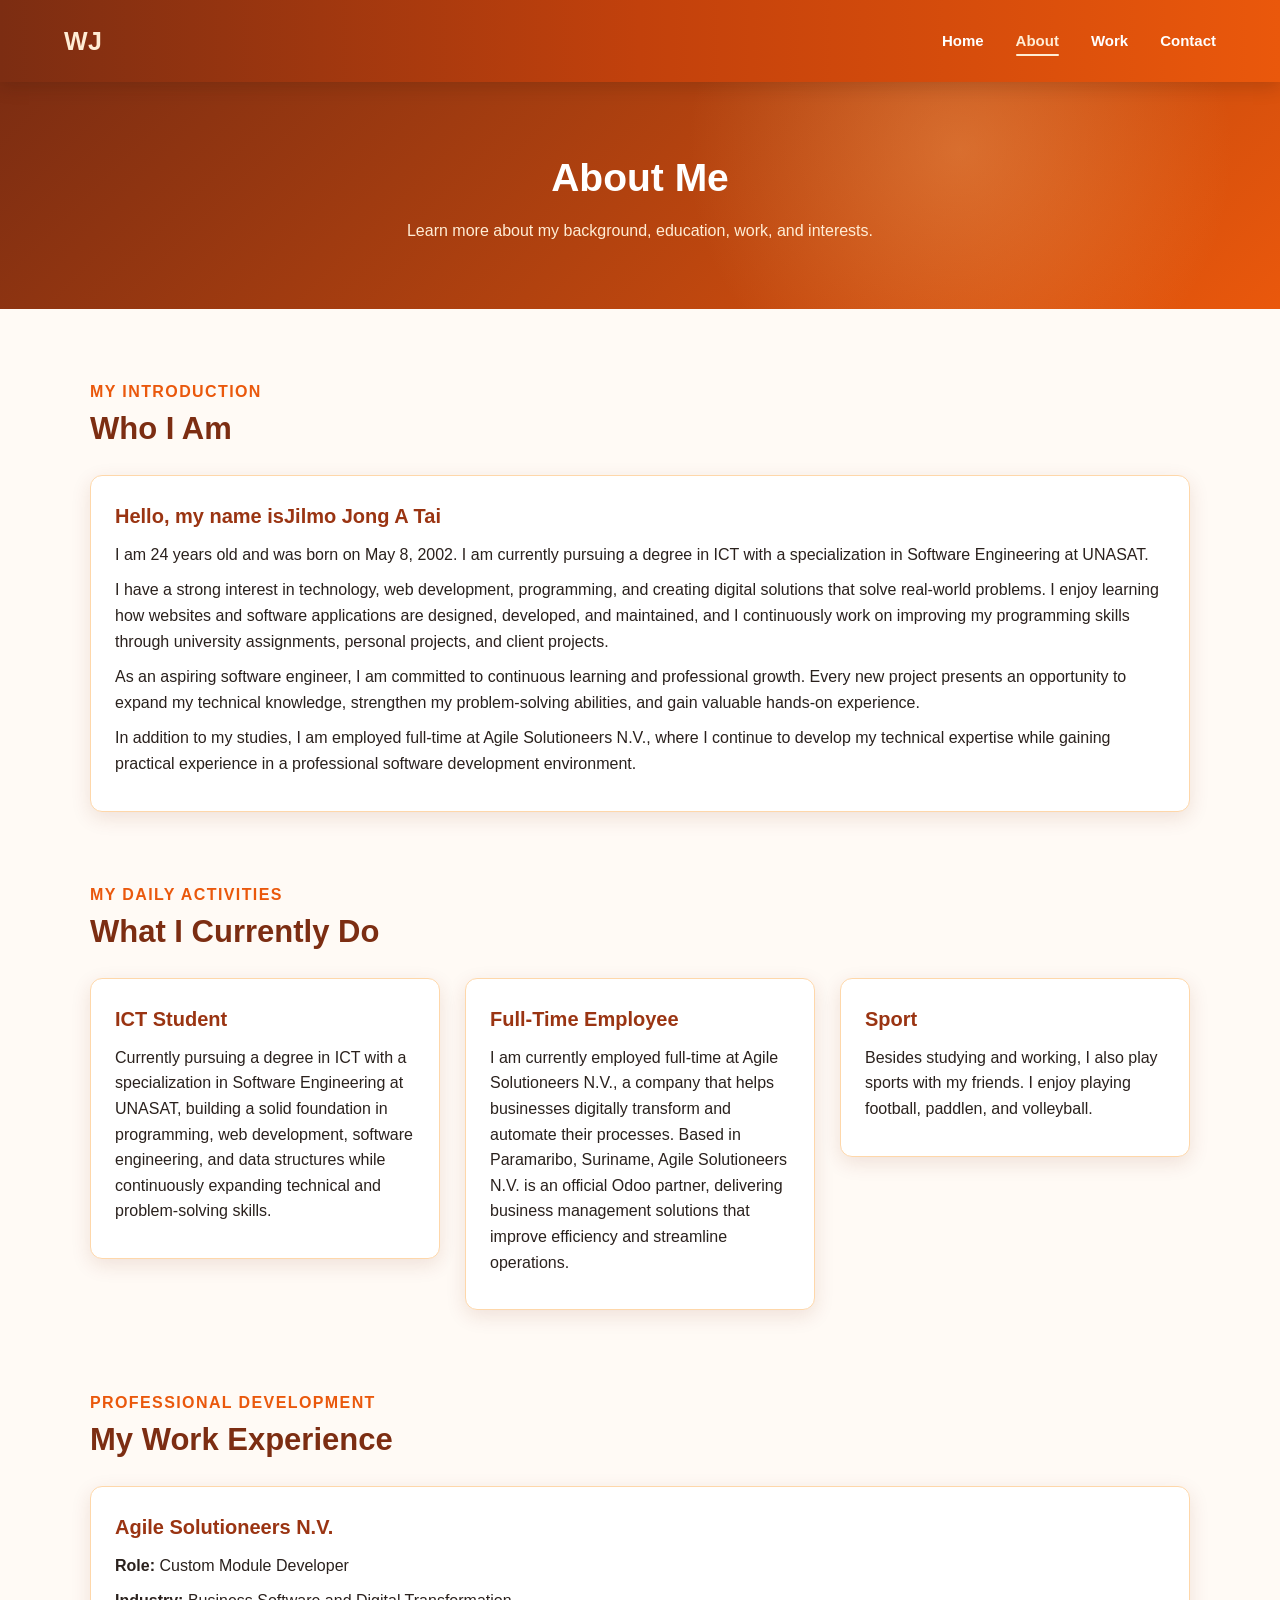
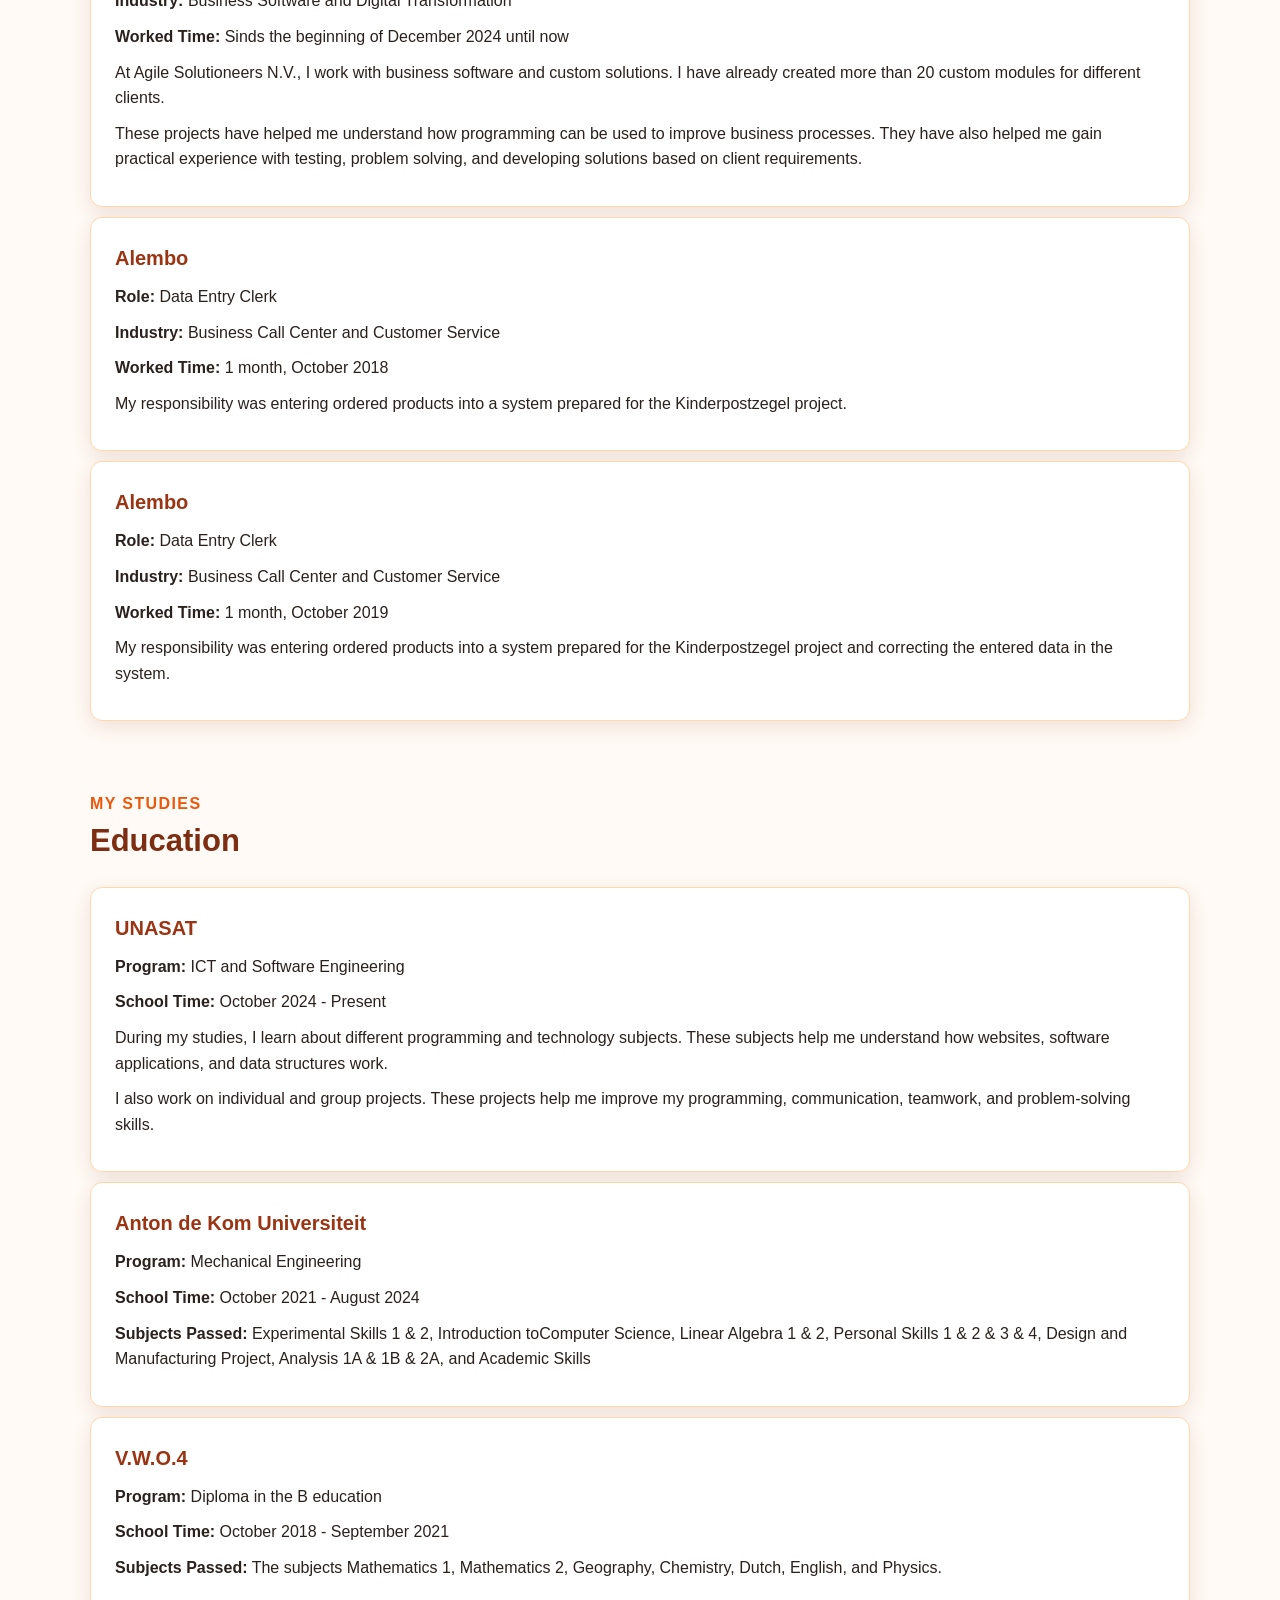
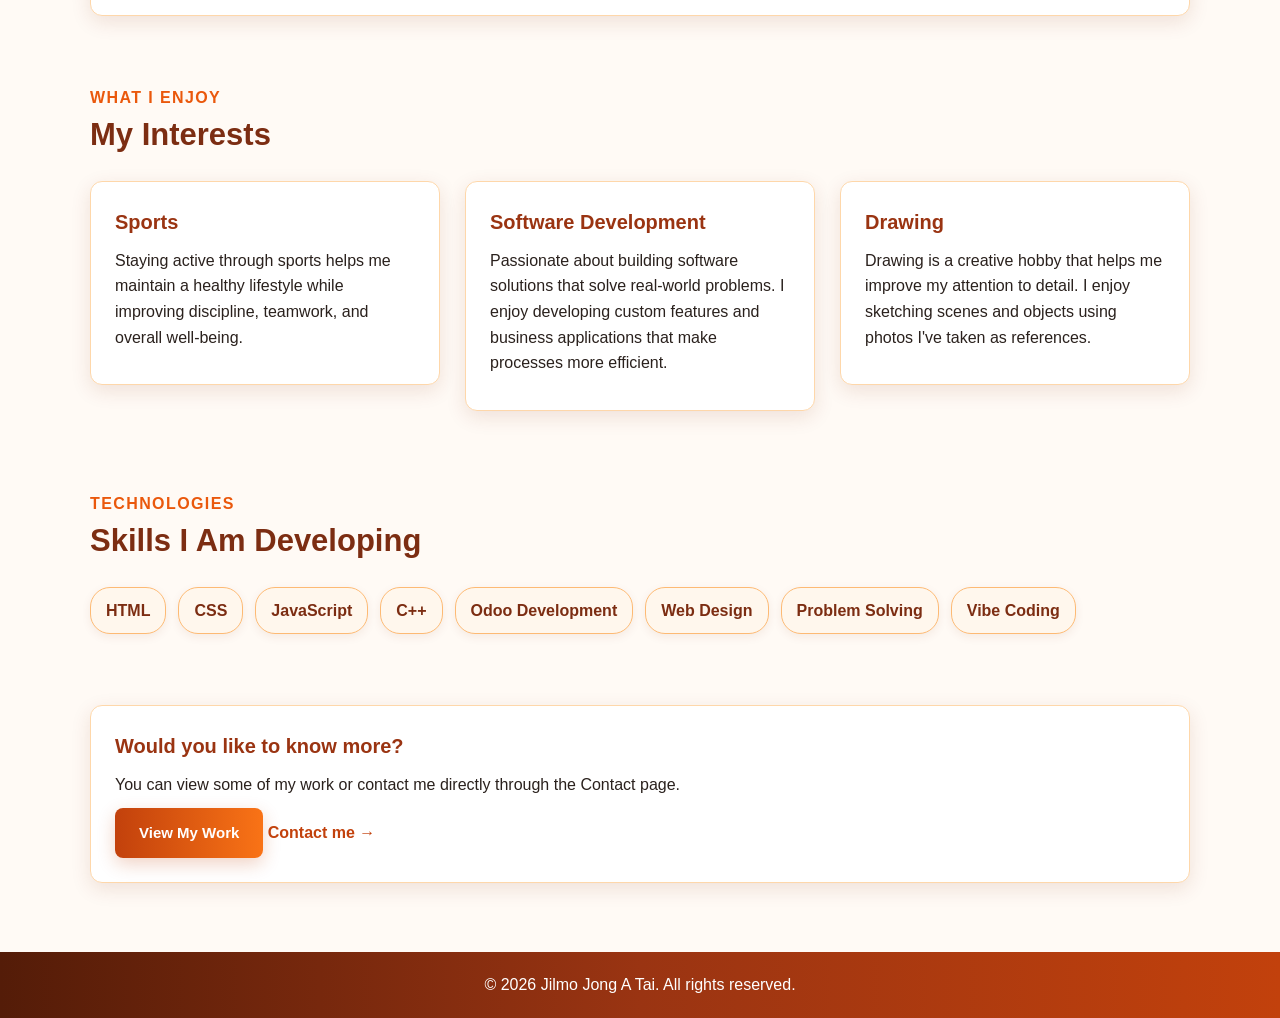
==== commit c0189862: "Improved Information" ====
--- a/about.html
+++ b/about.html
@@ -3,28 +3,22 @@
 <head>
   <meta charset="UTF-8">
 
-  <!-- Makes the website responsive on phones and tablets -->
   <meta name="viewport" content="width=device-width, initial-scale=1.0">
 
   <title>My Portfolio | About</title>
 
-  <!-- Main CSS file -->
-  <link rel="stylesheet" href="css/style.css">
+  <link rel="stylesheet" href="css/main.css">
+
 </head>
 <body>
 
-  <!-- ============================= -->
-  <!-- Header and navigation section -->
-  <!-- ============================= -->
   <header>
     <nav class="navbar">
 
-      <!-- Portfolio logo -->
       <h2 class="logo">
         <span>WJ</span>
       </h2>
 
-      <!-- Mobile menu button -->
       <button
         class="menu-btn"
         onclick="toggleMenu()"
@@ -33,7 +27,6 @@
         ☰
       </button>
 
-      <!-- Navigation links -->
       <ul id="navLinks">
         <li>
           <a href="index.html">Home</a>
@@ -57,9 +50,7 @@
 
   <main>
 
-    <!-- ================== -->
-    <!-- About page heading -->
-    <!-- ================== -->
+    <!-- Intro -->
     <section class="page-title">
       <h1>About Me</h1>
 
@@ -68,9 +59,7 @@
       </p>
     </section>
 
-    <!-- ================= -->
-    <!-- Who I am section -->
-    <!-- ================= -->
+    <!-- Second section -->
     <section class="section">
 
       <div class="section-heading">
@@ -79,36 +68,38 @@
       </div>
 
       <div class="card">
-        <h3>Hello, I am Jilmo Jong A Tai</h3>
-
-        <p>
-          I am 24 years young, born on 8th May 2002. I am also a student at UNASAT studying ICT and Software Engineering.
-          I am interested in technology, websites, programming, and finding
-          digital solutions for real problems.
-        </p>
-
-        <p>
-          I enjoy learning how websites and software applications are created.
-          I also enjoy improving my programming skills by working on school
-          assignments, personal projects, and projects for clients.
-        </p>
-
-        <p>
-          I am still developing my skills, but I am motivated to keep learning
-          and improving step by step. Every new project gives me an opportunity
-          to gain more knowledge and practical experience.
-        </p>
-
-        <p>
-          I am currently employed full time at Agile Solutioneers N.V.
-        </p>
-      </div>
-
-    </section>
-
-    <!-- ========================== -->
-    <!-- What I currently do section -->
-    <!-- ========================== -->
+        <h3>Hello, my name isJilmo Jong A Tai</h3>
+
+        <p>
+          I am 24 years old and was born on May 8, 2002. I am currently pursuing 
+          a degree in ICT with a specialization in Software Engineering at UNASAT.
+        </p>
+
+        <p>
+          I have a strong interest in technology, web development, programming, 
+          and creating digital solutions that solve real-world problems. I enjoy 
+          learning how websites and software applications are designed, developed, 
+          and maintained, and I continuously work on improving my programming skills 
+          through university assignments, personal projects, and client projects.
+        </p>
+
+        <p>
+          As an aspiring software engineer, I am committed to continuous learning 
+          and professional growth. Every new project presents an opportunity to expand 
+          my technical knowledge, strengthen my problem-solving abilities, and gain 
+          valuable hands-on experience.
+        </p>
+
+        <p>
+          In addition to my studies, I am employed full-time at Agile Solutioneers N.V., 
+          where I continue to develop my technical expertise while gaining practical 
+          experience in a professional software development environment.
+        </p>
+      </div>
+
+    </section>
+
+    <!-- What I do -->
     <section class="section">
 
       <div class="section-heading">
@@ -123,9 +114,10 @@
           <h3>ICT Student</h3>
 
           <p>
-            I am studying ICT and Software Engineering at UNASAT. During
-            my studies, I learn about programming, web development,
-            software development, and data structures.
+            Currently pursuing a degree in ICT with a specialization in Software Engineering 
+            at UNASAT, building a solid foundation in programming, web development, software 
+            engineering, and data structures while continuously expanding technical and 
+            problem-solving skills.
           </p>
         </div>
 
@@ -134,14 +126,14 @@
           <h3>Full-Time Employee</h3>
 
           <p>
-            I am currently employed full time at Agile Solutioneers N.V.
-            The company helps businesses transform and automate their
-            processes digitally. We're currently located at Kasoedjiweg, Paramaribo, Suriname.
-            And we are also a partner of Odoo, which is a business software company.
-          </p>
-        </div>
-
-        <!-- Business card -->
+            I am currently employed full-time at Agile Solutioneers N.V., a company that helps 
+            businesses digitally transform and automate their processes. Based in Paramaribo, 
+            Suriname, Agile Solutioneers N.V. is an official Odoo partner, delivering business 
+            management solutions that improve efficiency and streamline operations.
+          </p>
+        </div>
+
+        <!-- Sport card -->
         <div class="card">
           <h3>Sport</h3>
 
@@ -155,9 +147,7 @@
 
     </section>
 
-    <!-- ====================== -->
-    <!-- Work experience section -->
-    <!-- ====================== -->
+    <!-- Experience -->
     <section class="section">
 
       <div class="section-heading">
@@ -248,9 +238,7 @@
 
     </section>
 
-    <!-- ================= -->
-    <!-- Education section -->
-    <!-- ================= -->
+    <!-- Education -->
     <section class="section">
 
       <div class="section-heading">
@@ -328,9 +316,7 @@
 
     </section>
 
-    <!-- ================= -->
-    <!-- Interests section -->
-    <!-- ================= -->
+    <!-- Interests -->
     <section class="section">
 
       <div class="section-heading">
@@ -344,7 +330,8 @@
           <h3>Sports</h3>
 
           <p>
-            I like to play any type of sports. I enjoy being active and staying fit.
+            Staying active through sports helps me maintain a healthy lifestyle while 
+            improving discipline, teamwork, and overall well-being.
           </p>
         </div>
 
@@ -352,10 +339,9 @@
           <h3>Software Development</h3>
 
           <p>
-            I am interested in creating software solutions that make
-            tasks and business processes easier. Especiallly for my work, when clients
-            have a problem, I like to find a solution for them, by making a little custom
-            module for them. 
+            Passionate about building software solutions that solve real-world problems. 
+            I enjoy developing custom features and business applications that make processes 
+            more efficient.
           </p>
         </div>
 
@@ -363,18 +349,16 @@
           <h3>Drawing</h3>
 
           <p>
-            I like to draw what I see right in front of me. And I am currently working
-            on drawing pictures that I have taken with my phone.
-          </p>
-        </div>
-
-      </div>
-
-    </section>
-
-    <!-- ============== -->
-    <!-- Skills section -->
-    <!-- ============== -->
+            Drawing is a creative hobby that helps me improve my attention to detail. 
+            I enjoy sketching scenes and objects using photos I've taken as references.
+          </p>
+        </div>
+
+      </div>
+
+    </section>
+
+    <!-- Skills -->
     <section class="section">
 
       <div class="section-heading">
@@ -395,9 +379,7 @@
 
     </section>
 
-    <!-- ======================= -->
-    <!-- Contact button section -->
-    <!-- ======================= -->
+    <!-- Know more -->
     <section class="section">
 
       <div class="card">
@@ -419,15 +401,12 @@
 
   </main>
 
-  <!-- ============== -->
-  <!-- Footer section -->
-  <!-- ============== -->
+  <!-- Footer -->
   <footer>
     <p>&copy; 2026 Jilmo Jong A Tai. All rights reserved.</p>
   </footer>
 
-  <!-- Main JavaScript file -->
-  <script src="js/script.js"></script>
+  <script src="js/main.js"></script>
 
 </body>
 </html>
--- a/css/main.css
+++ b/css/main.css
@@ -0,0 +1,580 @@
+/* Removes spacing added by the browser */
+* {
+  margin: 0;
+  padding: 0;
+  box-sizing: border-box;
+}
+
+/* Smooth links */
+html {
+  scroll-behavior: smooth;
+}
+
+/* General design */
+body {
+  min-height: 100vh;
+  display: flex;
+  flex-direction: column;
+  font-family: Arial, Helvetica, sans-serif;
+  background-color: #fffaf5;
+  color: #2a211d;
+  line-height: 1.6;
+  overflow-x: hidden;
+}
+
+/* Footer */
+main {
+  flex: 1;
+}
+
+/* All images responsive */
+img {
+  max-width: 100%;
+}
+
+/* Header and Nav for every page */
+header {
+  position: relative;
+  z-index: 1000;
+  background: linear-gradient(90deg, #7c2d12, #c2410c, #ea580c);
+  color: white;
+  box-shadow: 0 4px 18px rgba(43, 20, 10, 0.2);
+}
+
+/* Centers nav */
+.navbar {
+  width: 90%;
+  max-width: 1180px;
+  min-height: 82px;
+  margin: auto;
+  display: flex;
+  justify-content: space-between;
+  align-items: center;
+  gap: 25px;
+}
+
+/* Logo */
+.logo {
+  color: white;
+  font-size: 25px;
+  letter-spacing: 0.5px;
+  white-space: nowrap;
+}
+
+.logo span {
+  color: #ffedd5;
+}
+
+/* Nav list */
+.navbar ul {
+  list-style: none;
+  display: flex;
+  align-items: center;
+  gap: 32px;
+  margin-left: auto;
+}
+
+/* Nav links */
+.navbar a {
+  position: relative;
+  padding: 9px 0;
+  color: white;
+  font-size: 15px;
+  font-weight: bold;
+  text-decoration: none;
+  transition: color 0.3s ease;
+}
+
+.navbar a::after {
+  content: "";
+  position: absolute;
+  left: 0;
+  bottom: 2px;
+  width: 0;
+  height: 2px;
+  border-radius: 5px;
+  background-color: #ffedd5;
+  transition: width 0.3s ease;
+}
+
+.navbar a:hover,
+.navbar a.active {
+  color: #ffedd5;
+}
+
+.navbar a:hover::after,
+.navbar a.active::after {
+  width: 100%;
+}
+
+/* Mobile menu button */
+.menu-btn {
+  display: none;
+  border: none;
+  background: none;
+  color: white;
+  font-size: 29px;
+  cursor: pointer;
+}
+
+/* The Buttons */
+.btn {
+  display: inline-block;
+  padding: 13px 24px;
+  border: none;
+  border-radius: 8px;
+  background: linear-gradient(90deg, #c2410c, #f97316);
+  color: white;
+  font-size: 15px;
+  font-weight: bold;
+  text-decoration: none;
+  cursor: pointer;
+  box-shadow: 0 6px 18px rgba(194, 65, 12, 0.24);
+  transition:
+    transform 0.3s ease,
+    box-shadow 0.3s ease;
+}
+
+.btn:hover {
+  transform: translateY(-3px);
+  box-shadow: 0 10px 24px rgba(194, 65, 12, 0.32);
+}
+
+/* For every page */
+.section {
+  width: 90%;
+  max-width: 1100px;
+  margin: 70px auto;
+}
+
+.section-heading {
+  margin-bottom: 28px;
+}
+
+.section-small-title {
+  margin-bottom: 5px;
+  color: #ea580c;
+  font-size: 13px;
+  font-weight: bold;
+  letter-spacing: 1.4px;
+  text-transform: uppercase;
+}
+
+.section h2 {
+  margin-bottom: 18px;
+  color: #7c2d12;
+  font-size: 31px;
+  line-height: 1.2;
+}
+
+.section p {
+  font-size: 16px;
+}
+
+.section > p + p {
+  margin-top: 16px;
+}
+
+/* Default card */
+.card {
+  margin-bottom: 10px;
+  padding: 24px;
+  border: 1px solid #fed7aa;
+  border-radius: 12px;
+  background-color: white;
+  box-shadow: 0 6px 20px rgba(124, 45, 18, 0.12);
+  transition:
+    transform 0.3s ease,
+    box-shadow 0.3s ease;
+}
+
+.card:hover {
+  transform: translateY(-5px);
+  box-shadow: 0 12px 30px rgba(124, 45, 18, 0.18);
+}
+
+.card h3 {
+  margin-bottom: 10px;
+  color: #9a3412;
+  font-size: 20px;
+}
+
+.card p {
+  margin-bottom: 10px;
+}
+
+/* Shared link color */
+.small-link {
+  color: #c2410c;
+  font-weight: bold;
+  text-decoration: none;
+  transition: color 0.3s ease;
+}
+
+.small-link:hover {
+  color: #7c2d12;
+  text-decoration: underline;
+}
+
+/* PAGE titles */
+.page-title {
+  padding: 65px 20px;
+  background:
+    radial-gradient(
+      circle at 75% 30%,
+      rgba(253, 186, 116, 0.32),
+      transparent 28%
+    ),
+    linear-gradient(135deg, #7c2d12, #ea580c);
+  color: white;
+  text-align: center;
+}
+
+.page-title h1 {
+  color: white;
+  font-size: 39px;
+}
+
+.page-title p {
+  margin-top: 9px;
+  color: #ffedd5;
+}
+
+/* Skill labels */
+.skills {
+  display: flex;
+  flex-wrap: wrap;
+  gap: 12px;
+}
+
+.skills span {
+  padding: 10px 15px;
+  border: 1px solid #fdba74;
+  border-radius: 20px;
+  background-color: #fff7ed;
+  color: #7c2d12;
+  font-weight: bold;
+  box-shadow: 0 3px 10px rgba(124, 45, 18, 0.08);
+}
+
+/* Default card grid */
+.grid {
+  display: grid;
+  grid-template-columns: repeat(3, 1fr);
+  align-items: start;
+  gap: 25px;
+}
+
+/* Footer */
+footer {
+  padding: 20px;
+  background: linear-gradient(90deg, #541c08, #9a3412, #c2410c);
+  color: white;
+  text-align: center;
+}
+
+/* Animations */
+@keyframes moveUp {
+  from {
+    opacity: 0;
+    transform: translateY(25px);
+  }
+
+  to {
+    opacity: 1;
+    transform: translateY(0);
+  }
+}
+
+@keyframes fadeIn {
+  from {
+    opacity: 0;
+  }
+
+  to {
+    opacity: 1;
+  }
+}
+
+@keyframes arrowMove {
+  0%,
+  100% {
+    transform: translateY(0);
+  }
+
+  50% {
+    transform: translateY(6px);
+  }
+}
+
+/* Tablet design */
+@media screen and (max-width: 900px) {
+  .navbar {
+    width: 92%;
+  }
+
+  .navbar ul {
+    gap: 20px;
+  }
+
+  .grid {
+    grid-template-columns: repeat(2, 1fr);
+  }
+}
+
+/* Phone design */
+@media screen and (max-width: 650px) {
+  .navbar {
+    width: 90%;
+    min-height: 72px;
+    flex-wrap: wrap;
+    gap: 12px;
+    padding: 10px 0;
+  }
+
+  .logo {
+    font-size: 22px;
+  }
+
+  .menu-btn {
+    display: block;
+    margin-left: auto;
+  }
+
+  .navbar ul {
+    display: none;
+    width: 100%;
+    flex-direction: column;
+    align-items: flex-start;
+    gap: 7px;
+    margin: 7px 0 8px;
+    padding-top: 10px;
+    border-top: 1px solid rgba(255, 255, 255, 0.2);
+  }
+
+  .navbar ul.show {
+    display: flex;
+  }
+
+  .navbar ul li,
+  .navbar a {
+    width: 100%;
+  }
+
+  .section {
+    width: 90%;
+    margin: 55px auto;
+  }
+
+  .section h2 {
+    font-size: 27px;
+  }
+
+  .grid {
+    grid-template-columns: 1fr;
+  }
+
+  .page-title {
+    padding: 50px 20px;
+  }
+
+  .page-title h1 {
+    font-size: 32px;
+  }
+}
+
+/* Easter Egg */
+.secret-word-input {
+  position: fixed;
+  z-index: 10000;
+  width: 250px;
+  padding: 13px 16px;
+  border: 2px solid #f97316;
+  border-radius: 10px;
+  background-color: #fffaf5;
+  color: #431b0b;
+  font-family: Arial, Helvetica, sans-serif;
+  font-size: 15px;
+  box-shadow:
+    0 10px 30px rgba(67, 27, 11, 0.28),
+    0 0 0 5px rgba(249, 115, 22, 0.12);
+  outline: none;
+  transform: translate(-50%, -50%);
+  animation: secretInputAppear 0.25s ease;
+}
+
+.secret-word-input::placeholder {
+  color: #9a6a55;
+}
+
+.secret-word-input:focus {
+  border-color: #c2410c;
+  box-shadow:
+    0 12px 35px rgba(67, 27, 11, 0.32),
+    0 0 0 6px rgba(249, 115, 22, 0.17);
+}
+
+.secret-word-input.input-error {
+  border-color: #dc2626;
+  box-shadow:
+    0 12px 35px rgba(67, 27, 11, 0.32),
+    0 0 0 6px rgba(220, 38, 38, 0.15);
+  animation: secretInputError 0.35s ease;
+}
+
+/* Bouncing WimJeff text */
+.wimjeff-bouncer {
+  position: fixed;
+  z-index: 99999;
+  top: 8%;
+  left: 5%;
+  padding: 17px 31px;
+  border: 3px solid #ffedd5;
+  border-radius: 50px;
+  background: linear-gradient(135deg, #7c2d12, #ea580c, #fb923c);
+  color: white;
+  font-family: Arial, Helvetica, sans-serif;
+  font-size: 45px;
+  font-weight: bold;
+  letter-spacing: 1.5px;
+  white-space: nowrap;
+  cursor: pointer;
+  user-select: none;
+  box-shadow:
+    0 14px 40px rgba(67, 27, 11, 0.45),
+    0 0 30px rgba(249, 115, 22, 0.45);
+  animation: wimJeffBounce 8s linear infinite;
+}
+
+.wimjeff-bouncer:hover {
+  border-color: white;
+  box-shadow:
+    0 16px 45px rgba(67, 27, 11, 0.5),
+    0 0 38px rgba(249, 115, 22, 0.6);
+}
+
+@keyframes secretInputAppear {
+  from {
+    opacity: 0;
+    transform: translate(-50%, -50%) scale(0.75);
+  }
+
+  to {
+    opacity: 1;
+    transform: translate(-50%, -50%) scale(1);
+  }
+}
+
+@keyframes secretInputError {
+  0% {
+    transform: translate(-50%, -50%);
+  }
+
+  25% {
+    transform: translate(calc(-50% - 7px), -50%);
+  }
+
+  50% {
+    transform: translate(calc(-50% + 7px), -50%);
+  }
+
+  75% {
+    transform: translate(calc(-50% - 4px), -50%);
+  }
+
+  100% {
+    transform: translate(-50%, -50%);
+  }
+}
+
+@keyframes wimJeffBounce {
+  0% {
+    top: 7%;
+    left: 4%;
+    transform: rotate(-7deg) scale(1);
+  }
+
+  15% {
+    top: 70%;
+    left: 19%;
+    transform: rotate(7deg) scale(1.06);
+  }
+
+  30% {
+    top: 13%;
+    left: 40%;
+    transform: rotate(-6deg) scale(0.98);
+  }
+
+  45% {
+    top: 66%;
+    left: 67%;
+    transform: rotate(7deg) scale(1.05);
+  }
+
+  60% {
+    top: 10%;
+    left: 76%;
+    transform: rotate(-6deg) scale(1);
+  }
+
+  75% {
+    top: 69%;
+    left: 45%;
+    transform: rotate(7deg) scale(1.06);
+  }
+
+  90% {
+    top: 30%;
+    left: 10%;
+    transform: rotate(-5deg) scale(0.98);
+  }
+
+  100% {
+    top: 7%;
+    left: 4%;
+    transform: rotate(-7deg) scale(1);
+  }
+}
+
+@media screen and (max-width: 650px) {
+  .secret-word-input {
+    width: 230px;
+    padding: 12px 14px;
+    font-size: 14px;
+  }
+
+  .wimjeff-bouncer {
+    padding: 13px 22px;
+    font-size: 31px;
+    animation-duration: 9s;
+  }
+}
+
+/* Fade-in animation */
+.scroll-reveal {
+  opacity: 0;
+  visibility: hidden;
+  transform: translateY(45px);
+  transition:
+    opacity 0.9s ease,
+    transform 0.9s ease,
+    visibility 0.9s ease;
+  will-change: opacity, transform;
+}
+
+.scroll-reveal.reveal-visible {
+  opacity: 1;
+  visibility: visible;
+  transform: translateY(0);
+}
+
+/* Disables movement */
+@media (prefers-reduced-motion: reduce) {
+  .scroll-reveal {
+    opacity: 1;
+    visibility: visible;
+    transform: none;
+    transition: none;
+  }
+}
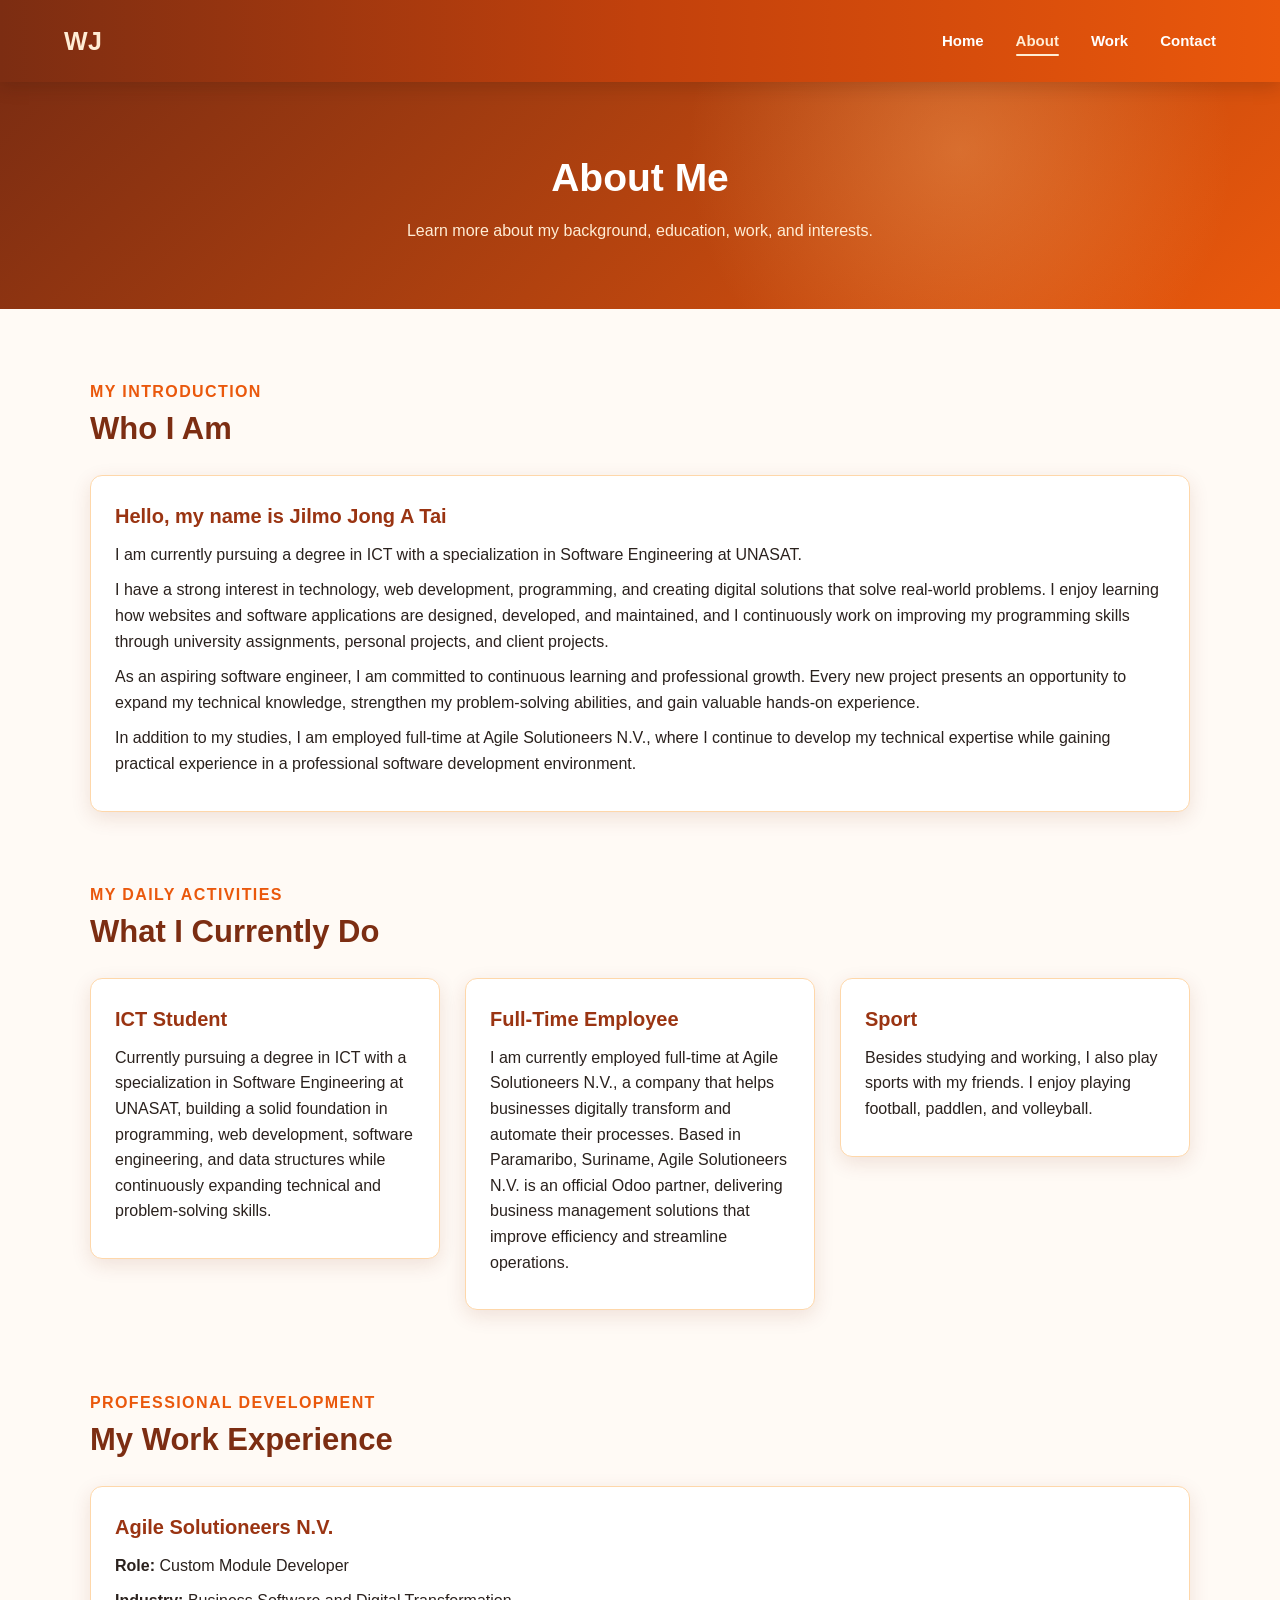
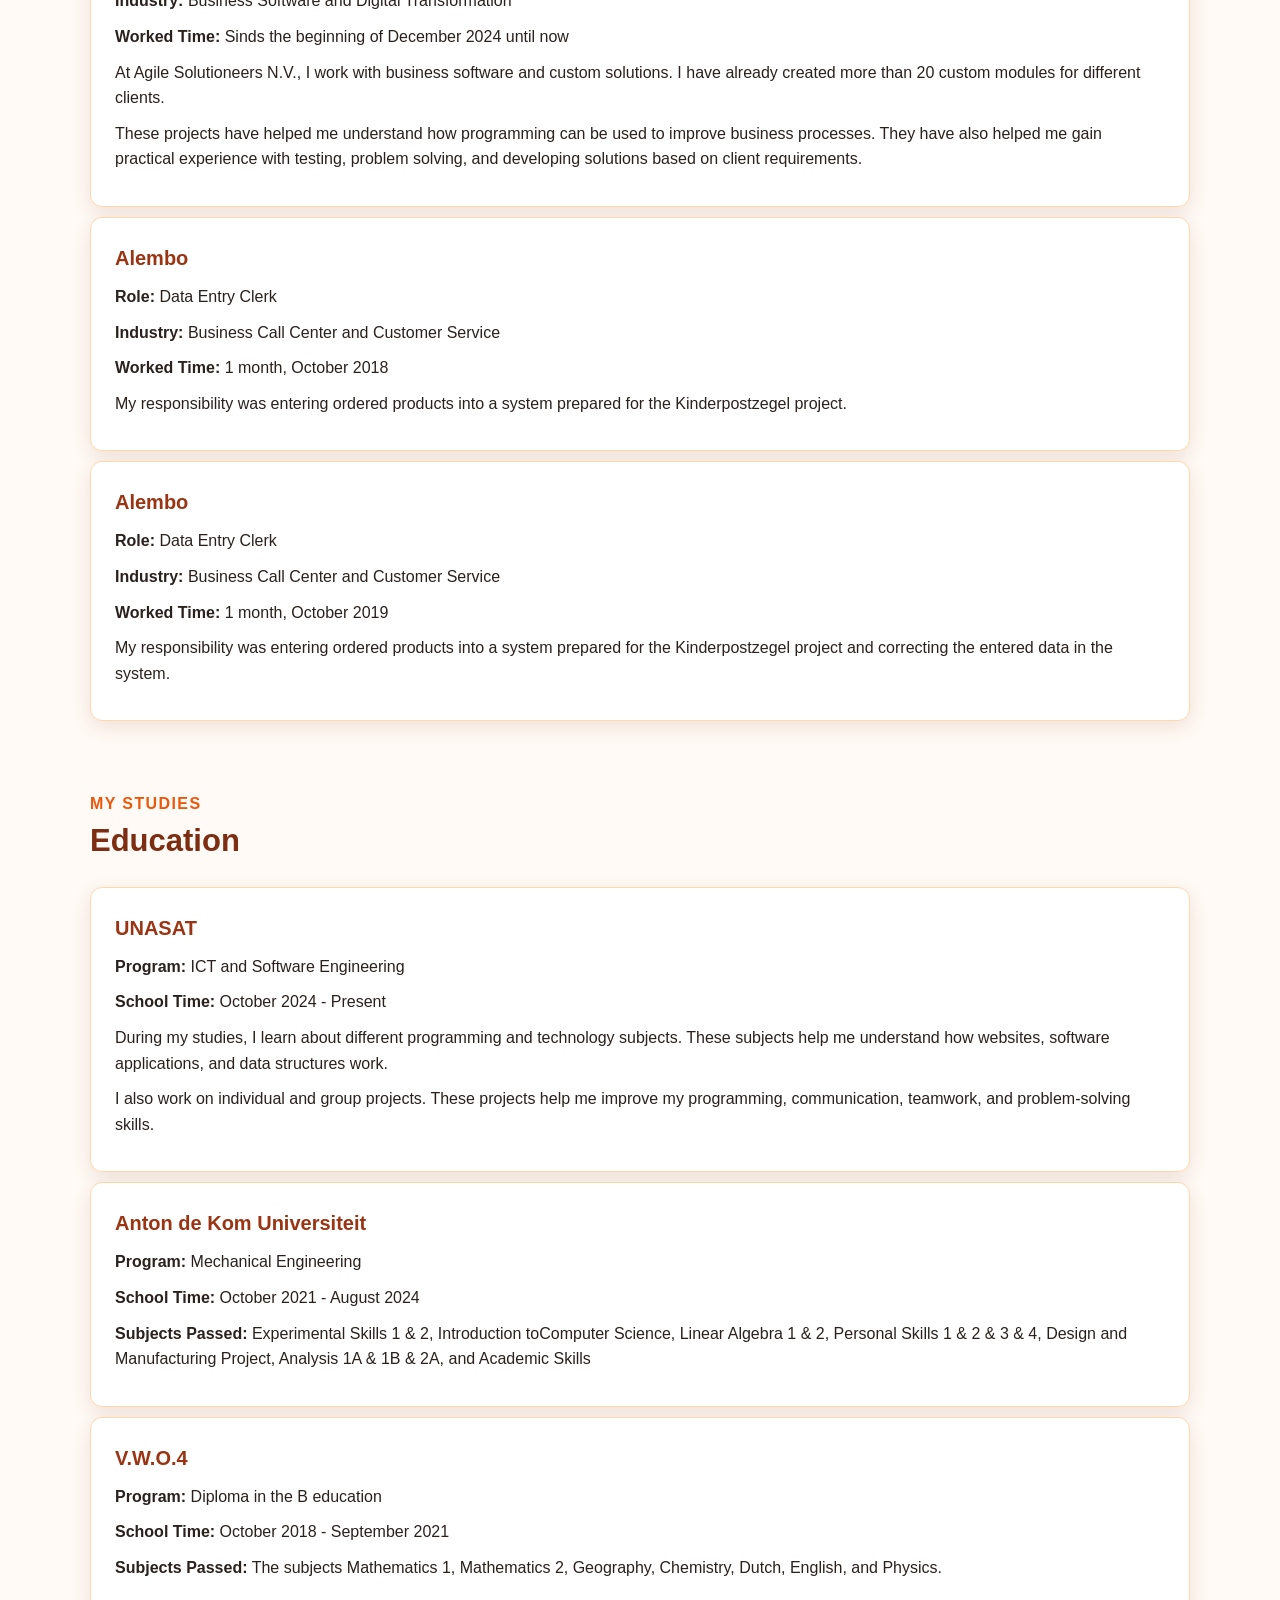
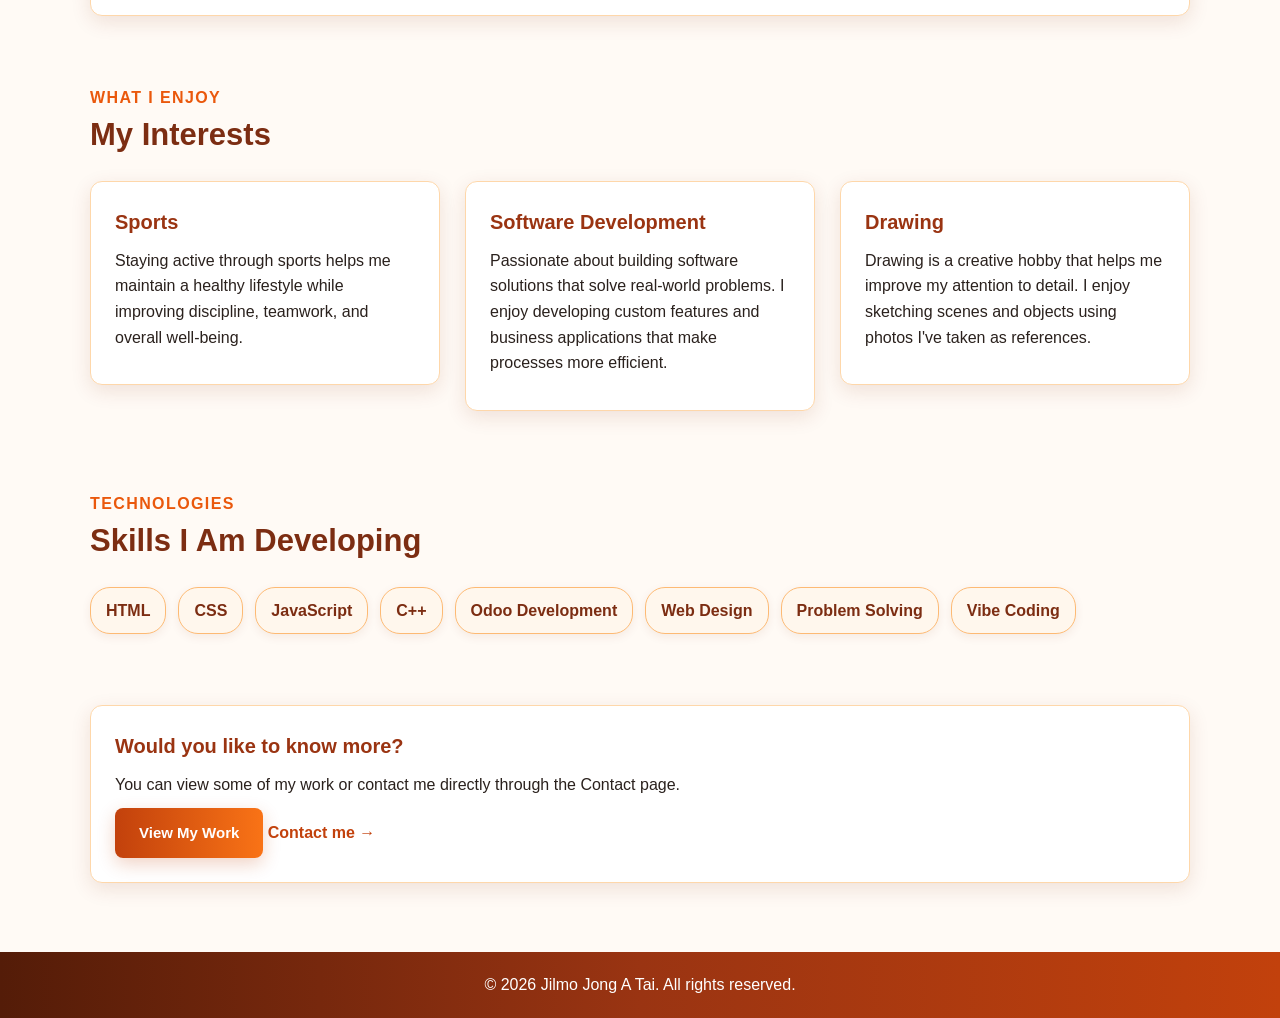
==== commit 821d0529: "Update Info" ====
--- a/about.html
+++ b/about.html
@@ -21,7 +21,6 @@
 
       <button
         class="menu-btn"
-        onclick="toggleMenu()"
         aria-label="Open navigation menu"
       >
         ☰
@@ -68,10 +67,10 @@
       </div>
 
       <div class="card">
-        <h3>Hello, my name isJilmo Jong A Tai</h3>
-
-        <p>
-          I am 24 years old and was born on May 8, 2002. I am currently pursuing 
+        <h3>Hello, my name is Jilmo Jong A Tai</h3>
+
+        <p>
+          I am currently pursuing 
           a degree in ICT with a specialization in Software Engineering at UNASAT.
         </p>
 
